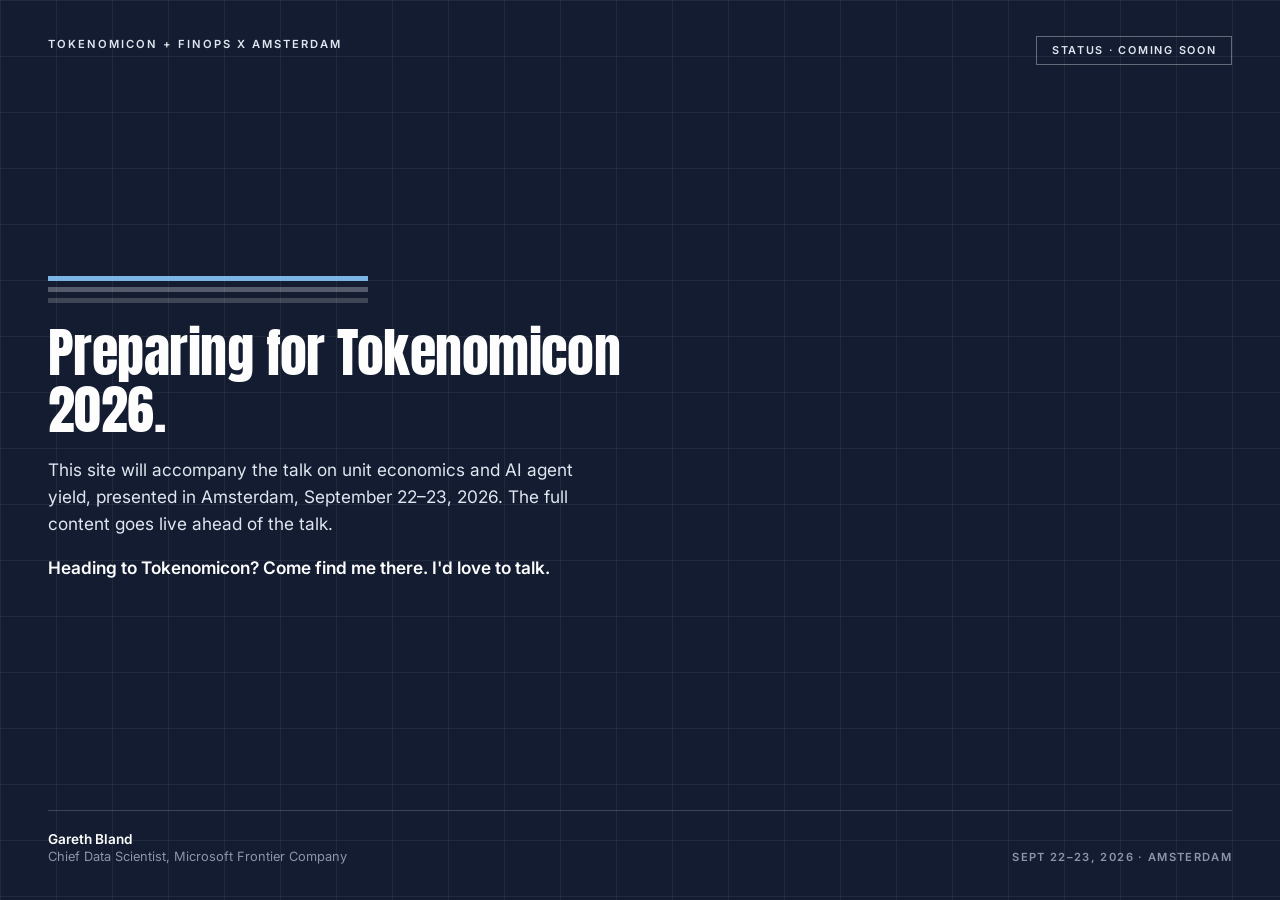
==== index.html @ b01ded9e "Replace design-system demo with production coming-soon placeholder Single-page placeholder for aka.m" ====
<!doctype html>
<html lang="en">
<head>
<meta charset="utf-8">
<meta name="viewport" content="width=device-width, initial-scale=1">
<title>Tokenomicon 2026</title>
<link rel="preconnect" href="https://fonts.googleapis.com">
<link rel="preconnect" href="https://fonts.gstatic.com" crossorigin>
<link href="https://fonts.googleapis.com/css2?family=Anton&family=Inter:wght@400;500;600;700&display=swap" rel="stylesheet">
<style>
  :root {
    --navy: #131c30;
    --navy-deep: #0e1524;
    --grid-line: rgba(255,255,255,0.06);
    --white: #fdfdfd;
    --off-white: #dfe6f0;
    --gray: #8b96a8;
    --accent-blue: #7db4e6;
    --accent-blue-deep: #4a7fb5;
  }
  * { box-sizing: border-box; }
  html, body {
    margin: 0;
    padding: 0;
    height: 100%;
    overflow: hidden;
  }
  body {
    font-family: 'Inter', -apple-system, BlinkMacSystemFont, 'Segoe UI', sans-serif;
    -webkit-font-smoothing: antialiased;
  }
  .eyebrow {
    font-size: 0.7rem;
    font-weight: 600;
    letter-spacing: 0.18em;
    text-transform: uppercase;
    color: var(--off-white);
  }
  h1 {
    font-family: 'Anton', 'Inter', sans-serif;
    font-weight: 400;
    letter-spacing: -0.01em;
    line-height: 1.04;
    margin: 0;
  }

  .hero {
    height: 100vh;
    height: 100svh;
    background: var(--navy);
    background-image:
      linear-gradient(var(--grid-line) 1px, transparent 1px),
      linear-gradient(90deg, var(--grid-line) 1px, transparent 1px);
    background-size: 56px 56px;
    color: var(--white);
    padding: clamp(1rem, 4vh, 2.5rem) clamp(1.2rem, 4vw, 3rem);
    display: flex;
    flex-direction: column;
    justify-content: space-between;
  }

  .hero-top {
    display: flex;
    justify-content: space-between;
    align-items: flex-start;
    gap: 1rem;
    flex-wrap: wrap;
  }
  .hero-top .eyebrow { line-height: 1.5; }
  .status-tag {
    border: 1px solid rgba(255,255,255,0.35);
    padding: 0.4rem 0.9rem;
    font-size: 0.68rem;
    font-weight: 600;
    letter-spacing: 0.16em;
    text-transform: uppercase;
    color: var(--off-white);
    white-space: nowrap;
  }

  .hero-mid {
    max-width: min(640px, 92vw);
  }
  .hero-bars { max-width: 320px; margin-bottom: clamp(0.6rem, 2.4vh, 1.6rem); }
  .hero-bars div { height: 5px; margin-bottom: 6px; }
  .bar-1 { background: var(--accent-blue); width: 100%; }
  .bar-2 { background: rgba(255,255,255,0.28); width: 100%; }
  .bar-3 { background: rgba(255,255,255,0.18); width: 100%; }

  .hero h1 {
    font-size: clamp(1.4rem, min(4.4vw, 6.5vh), 3.4rem);
  }
  .hero .subhead {
    margin-top: clamp(0.7rem, 2.2vh, 1.5rem);
    max-width: 52ch;
    font-size: clamp(0.82rem, min(1.6vw, 2.4vh), 1.08rem);
    line-height: 1.55;
    color: var(--off-white);
    font-weight: 400;
  }
  .hero .invite {
    margin-top: clamp(0.6rem, 1.8vh, 1.4rem);
    max-width: 52ch;
    font-size: clamp(0.82rem, min(1.6vw, 2.4vh), 1.08rem);
    line-height: 1.55;
    color: var(--white);
    font-weight: 600;
  }

  .hero-footer {
    padding-top: clamp(0.7rem, 2.2vh, 1.6rem);
    border-top: 1px solid rgba(255,255,255,0.18);
    display: flex;
    justify-content: space-between;
    align-items: flex-end;
    font-size: 0.85rem;
    color: var(--off-white);
    flex-wrap: wrap;
    gap: 0.8rem;
  }
  .hero-footer .byline-name { font-weight: 600; color: var(--white); }
  .hero-footer .byline-org { color: var(--gray); font-size: 0.8rem; margin-top: 0.15rem; }
  .hero-footer .dates {
    text-align: right;
    font-size: 0.7rem;
    font-weight: 600;
    letter-spacing: 0.12em;
    text-transform: uppercase;
    color: var(--gray);
  }

  @media (max-width: 720px) {
    .hero-footer { flex-direction: column; align-items: flex-start; }
    .hero-footer .dates { text-align: left; }
  }
</style>
</head>
<body>

<header class="hero">
  <div class="hero-top">
    <div class="eyebrow">TOKENOMICON + FINOPS X AMSTERDAM</div>
    <div class="status-tag">STATUS &middot; COMING SOON</div>
  </div>

  <div class="hero-mid">
    <div class="hero-bars">
      <div class="bar-1"></div>
      <div class="bar-2"></div>
      <div class="bar-3"></div>
    </div>

    <h1>Preparing for Tokenomicon 2026.</h1>
    <p class="subhead">
      This site will accompany the talk on unit economics and AI agent yield,
      presented in Amsterdam, September 22&ndash;23, 2026. The full content goes
      live ahead of the talk.
    </p>
    <p class="invite">
      Heading to Tokenomicon? Come find me there. I'd love to talk.
    </p>
  </div>

  <div class="hero-footer">
    <div>
      <div class="byline-name">Gareth Bland</div>
      <div class="byline-org">Chief Data Scientist, Microsoft Frontier Company</div>
    </div>
    <div class="dates">Sept 22&ndash;23, 2026 &middot; Amsterdam</div>
  </div>
</header>

</body>
</html>
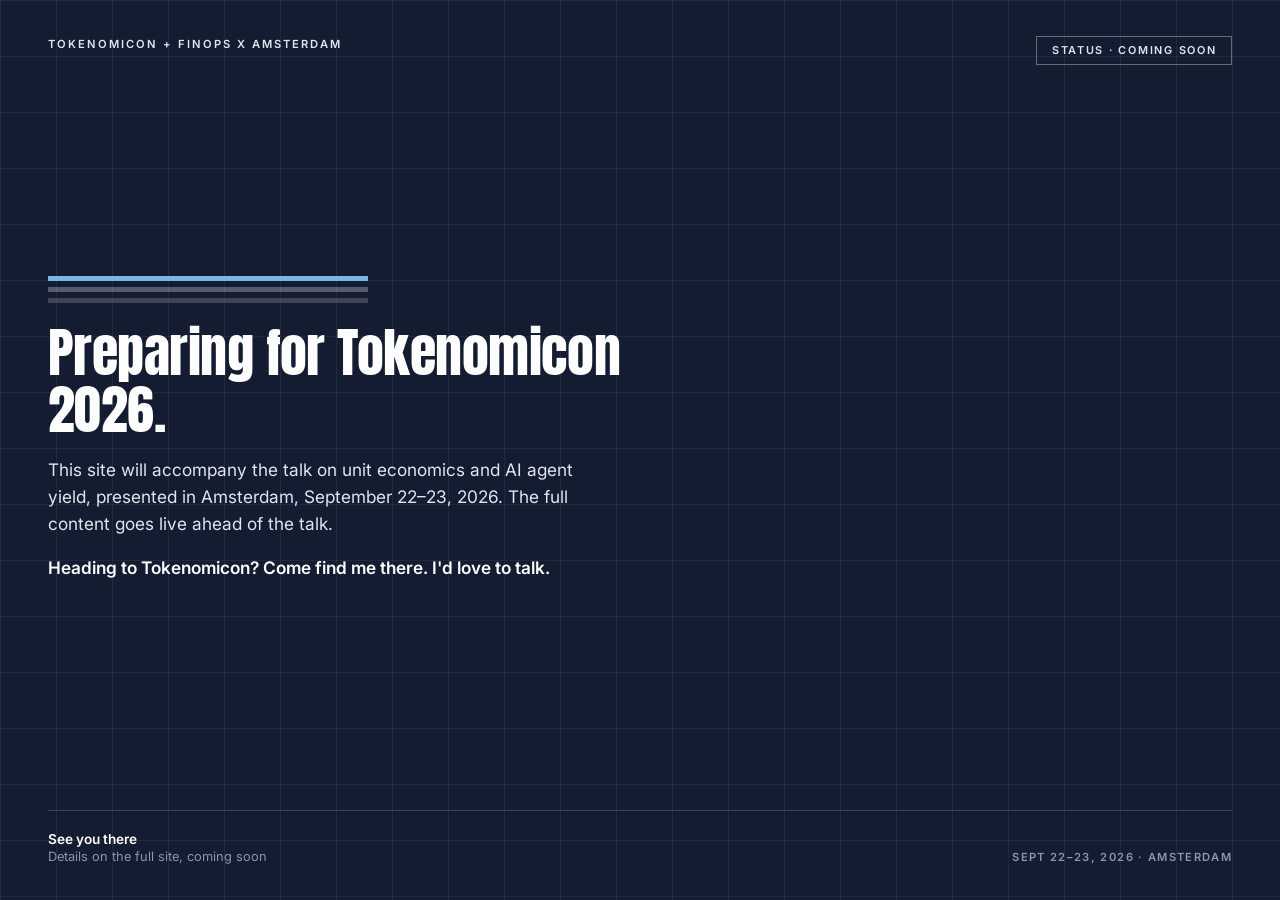
==== commit d21a1a05: "Drop name/org from placeholder byline (denylist check) Removes the literal name/org line that trippe" ====
--- a/index.html
+++ b/index.html
@@ -163,8 +163,8 @@
 
   <div class="hero-footer">
     <div>
-      <div class="byline-name">Gareth Bland</div>
-      <div class="byline-org">Chief Data Scientist, Microsoft Frontier Company</div>
+      <div class="byline-name">See you there</div>
+      <div class="byline-org">Details on the full site, coming soon</div>
     </div>
     <div class="dates">Sept 22&ndash;23, 2026 &middot; Amsterdam</div>
   </div>
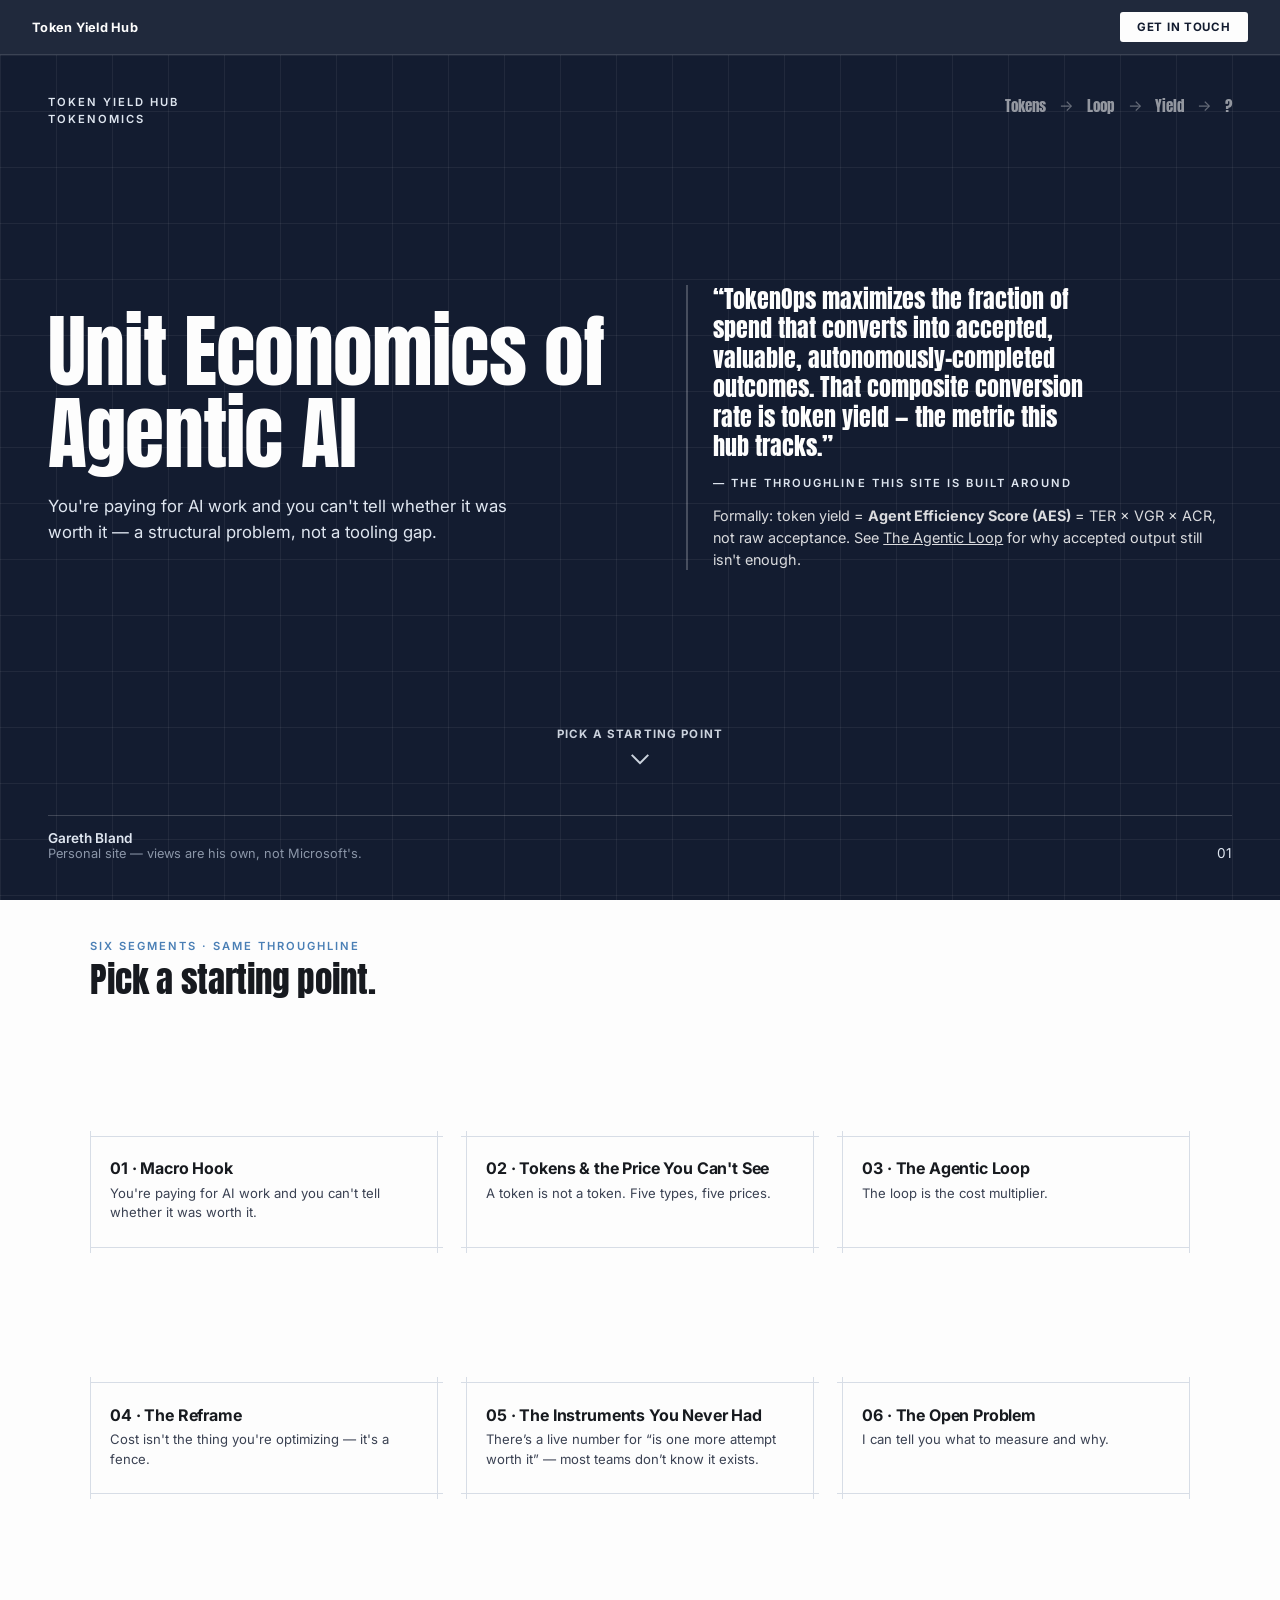
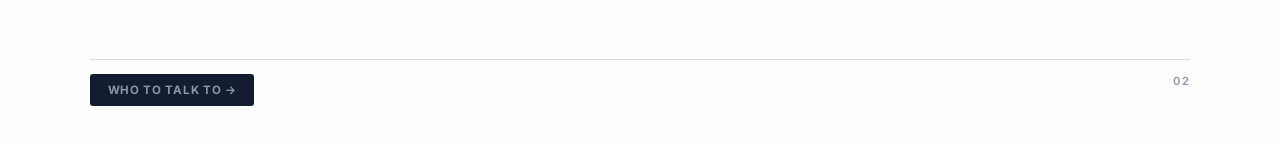
==== commit b0e3183a: "Promote Token Yield Hub: full 8-page site replacing coming-soon placeholder Content reviewed and fin" ====
--- a/index.html
+++ b/index.html
@@ -3,172 +3,217 @@
 <head>
 <meta charset="utf-8">
 <meta name="viewport" content="width=device-width, initial-scale=1">
-<title>Tokenomicon 2026</title>
+<title>Token Yield Hub — Unit Economics of Agentic AI</title>
 <link rel="preconnect" href="https://fonts.googleapis.com">
 <link rel="preconnect" href="https://fonts.gstatic.com" crossorigin>
 <link href="https://fonts.googleapis.com/css2?family=Anton&family=Inter:wght@400;500;600;700&display=swap" rel="stylesheet">
+<link rel="stylesheet" href="assets/slides.css">
 <style>
-  :root {
-    --navy: #131c30;
-    --navy-deep: #0e1524;
-    --grid-line: rgba(255,255,255,0.06);
-    --white: #fdfdfd;
-    --off-white: #dfe6f0;
-    --gray: #8b96a8;
-    --accent-blue: #7db4e6;
-    --accent-blue-deep: #4a7fb5;
-  }
-  * { box-sizing: border-box; }
-  html, body {
-    margin: 0;
-    padding: 0;
-    height: 100%;
-    overflow: hidden;
-  }
-  body {
-    font-family: 'Inter', -apple-system, BlinkMacSystemFont, 'Segoe UI', sans-serif;
-    -webkit-font-smoothing: antialiased;
-  }
-  .eyebrow {
-    font-size: 0.7rem;
-    font-weight: 600;
-    letter-spacing: 0.18em;
-    text-transform: uppercase;
-    color: var(--off-white);
-  }
-  h1 {
-    font-family: 'Anton', 'Inter', sans-serif;
-    font-weight: 400;
-    letter-spacing: -0.01em;
-    line-height: 1.04;
-    margin: 0;
-  }
-
-  .hero {
-    height: 100vh;
-    height: 100svh;
-    background: var(--navy);
-    background-image:
-      linear-gradient(var(--grid-line) 1px, transparent 1px),
-      linear-gradient(90deg, var(--grid-line) 1px, transparent 1px);
-    background-size: 56px 56px;
-    color: var(--white);
-    padding: clamp(1rem, 4vh, 2.5rem) clamp(1.2rem, 4vw, 3rem);
+  /* index.html-only: panels double as links here, so undo default anchor
+     styling and add a light hover cue. Scoped to this page, slides.css
+     itself is untouched. */
+  a.panel { display: block; text-decoration: none; color: inherit; transition: border-color .15s ease, background .15s ease; }
+  a.panel:hover { border-color: var(--accent-blue-deep); background: var(--tint-blue); }
+  /* Six panels is more content than the shared .slide-main's default
+     justify-content:center safely centers on a short/narrow viewport — with
+     center, overflow spills both up (into slide-top) and down evenly.
+     space-evenly keeps that same safety property (no risk of overlapping
+     slide-top: it only ever adds slack, never pushes content past its
+     natural bounds) while — unlike flex-start — actually using the slack on
+     taller viewports instead of dumping all of it below the second row.
+     Scoped to this page only. */
+  .slide--white .slide-main { justify-content: space-evenly; }
+  /* Narrow viewports: two stacked 3-panel grids are tall enough to clip
+     ~6px against the shared .slide's fixed height once .slide-top/.footer
+     chrome is subtracted. Tighten panel spacing slightly, only below
+     480px width, only on this page's panels — closes the clip without
+     touching the shared .panel/.panel-row rules other pages rely on. */
+  @media (max-width: 480px) {
+    .slide--white .panel-row { gap: 0.65rem; }
+    .slide--white .panel { padding: 0.7rem 0.85rem; }
+  }
+  /* Hero: two-column layout splits lead copy (headline+hook) from the
+     pull-quote instead of stacking four text blocks vertically. The old
+     single-column stack needed .slide-main's overflow-y:auto scroll
+     fallback even at realistic desktop window heights (500-800px once
+     browser chrome is subtracted) — a visible scrollbar inside a hero is
+     a real design defect, not just a safety net working as intended.
+     Splitting the content horizontally roughly halves the vertical space
+     either column needs, so the fallback should now essentially never
+     engage in practice while still existing for genuinely extreme cases.
+     Overrides slide-main's shared `display:flex` for this instance only —
+     scoped to this page's hero, the shared single-column component is
+     untouched for contact.html and any future slide that doesn't need it. */
+  .hero-grid {
+    display: grid;
+    grid-template-columns: 1.05fr 1fr;
+    column-gap: clamp(2rem, 5vw, 5rem);
+    align-items: center;
+    /* align-items only positions each column's own content within the
+       row; on tall viewports the row itself was left top-anchored inside
+       slide-main's full flex-1 height, dumping all the slack below the
+       content as one lopsided gap. align-content centers the row itself
+       within that height instead, so leftover space (an intentional,
+       expected side effect of a two-column layout using less total height
+       than the old single-column stack) reads as balanced breathing room
+       on either side, not a mistake. safe center: same reasoning as
+       .slide-main's own fix — falls back to start-alignment rather than
+       an unreachable overflow if content ever exceeds the box. */
+    align-content: safe center;
+  }
+  .hero-quote {
+    border-left: 2px solid rgba(255,255,255,0.22);
+    padding-left: clamp(1.1rem, 2vw, 2rem);
     display: flex;
     flex-direction: column;
-    justify-content: space-between;
-  }
-
-  .hero-top {
-    display: flex;
-    justify-content: space-between;
-    align-items: flex-start;
-    gap: 1rem;
-    flex-wrap: wrap;
-  }
-  .hero-top .eyebrow { line-height: 1.5; }
-  .status-tag {
-    border: 1px solid rgba(255,255,255,0.35);
-    padding: 0.4rem 0.9rem;
-    font-size: 0.68rem;
-    font-weight: 600;
-    letter-spacing: 0.16em;
+    gap: clamp(0.5rem, 1.5vh, 0.9rem);
+  }
+  .hero-formal {
+    font-size: clamp(0.8rem, 0.5vw + 0.7rem, 0.9rem);
+    line-height: 1.5;
+    opacity: 0.85;
+    margin: 0;
+  }
+  .hero-formal a { color: inherit; }
+  @media (max-width: 860px) {
+    .hero-grid { grid-template-columns: 1fr; row-gap: clamp(1rem, 3vh, 1.5rem); }
+    .hero-quote {
+      border-left: none;
+      padding-left: 0;
+      border-top: 1px solid rgba(255,255,255,0.18);
+      padding-top: clamp(1rem, 3vh, 1.5rem);
+    }
+  }
+  /* Home-page contact CTA — the site's core purpose (getting people in
+     touch) needs to be immediately visible here, not just a small text link
+     buried in a footer. Styled as a real button, present in both slides'
+     footers so it's visible without scrolling past the hero. */
+  .hero-cta {
+    display: inline-block;
+    font-size: 0.72rem;
+    font-weight: 700;
+    letter-spacing: 0.06em;
     text-transform: uppercase;
-    color: var(--off-white);
+    text-decoration: none;
+    padding: 0.55rem 1.1rem;
+    border-radius: 3px;
     white-space: nowrap;
-  }
-
-  .hero-mid {
-    max-width: min(640px, 92vw);
-  }
-  .hero-bars { max-width: 320px; margin-bottom: clamp(0.6rem, 2.4vh, 1.6rem); }
-  .hero-bars div { height: 5px; margin-bottom: 6px; }
-  .bar-1 { background: var(--accent-blue); width: 100%; }
-  .bar-2 { background: rgba(255,255,255,0.28); width: 100%; }
-  .bar-3 { background: rgba(255,255,255,0.18); width: 100%; }
-
-  .hero h1 {
-    font-size: clamp(1.4rem, min(4.4vw, 6.5vh), 3.4rem);
-  }
-  .hero .subhead {
-    margin-top: clamp(0.7rem, 2.2vh, 1.5rem);
-    max-width: 52ch;
-    font-size: clamp(0.82rem, min(1.6vw, 2.4vh), 1.08rem);
-    line-height: 1.55;
-    color: var(--off-white);
-    font-weight: 400;
-  }
-  .hero .invite {
-    margin-top: clamp(0.6rem, 1.8vh, 1.4rem);
-    max-width: 52ch;
-    font-size: clamp(0.82rem, min(1.6vw, 2.4vh), 1.08rem);
-    line-height: 1.55;
+    transition: opacity .15s ease;
+  }
+  .hero-cta:hover { opacity: 0.82; }
+  .slide--navy .hero-cta {
+    background: var(--white);
+    color: var(--navy);
+  }
+  .hero-cta--dark {
+    background: var(--navy);
     color: var(--white);
-    font-weight: 600;
-  }
-
-  .hero-footer {
-    padding-top: clamp(0.7rem, 2.2vh, 1.6rem);
-    border-top: 1px solid rgba(255,255,255,0.18);
-    display: flex;
-    justify-content: space-between;
-    align-items: flex-end;
-    font-size: 0.85rem;
-    color: var(--off-white);
-    flex-wrap: wrap;
-    gap: 0.8rem;
-  }
-  .hero-footer .byline-name { font-weight: 600; color: var(--white); }
-  .hero-footer .byline-org { color: var(--gray); font-size: 0.8rem; margin-top: 0.15rem; }
-  .hero-footer .dates {
-    text-align: right;
-    font-size: 0.7rem;
-    font-weight: 600;
-    letter-spacing: 0.12em;
-    text-transform: uppercase;
-    color: var(--gray);
-  }
-
-  @media (max-width: 720px) {
-    .hero-footer { flex-direction: column; align-items: flex-start; }
-    .hero-footer .dates { text-align: left; }
   }
 </style>
 </head>
 <body>
 
-<header class="hero">
-  <div class="hero-top">
-    <div class="eyebrow">TOKENOMICON + FINOPS X AMSTERDAM</div>
-    <div class="status-tag">STATUS &middot; COMING SOON</div>
-  </div>
-
-  <div class="hero-mid">
-    <div class="hero-bars">
-      <div class="bar-1"></div>
-      <div class="bar-2"></div>
-      <div class="bar-3"></div>
-    </div>
-
-    <h1>Preparing for Tokenomicon 2026.</h1>
-    <p class="subhead">
-      This site will accompany the talk on unit economics and AI agent yield,
-      presented in Amsterdam, September 22&ndash;23, 2026. The full content goes
-      live ahead of the talk.
-    </p>
-    <p class="invite">
-      Heading to Tokenomicon? Come find me there. I'd love to talk.
-    </p>
-  </div>
-
-  <div class="hero-footer">
+<nav class="site-nav">
+  <a class="site-nav-home" href="index.html">Token Yield Hub</a>
+  <a class="site-nav-cta" href="contact.html">Get in Touch</a>
+</nav>
+
+<header class="slide slide--navy">
+  <div class="slide-top">
+    <div class="eyebrow">TOKEN YIELD HUB<br>TOKENOMICS</div>
+    <div class="roadmap">
+      <span class="roadmap-step">Tokens</span>
+      <span class="roadmap-arrow">&rarr;</span>
+      <span class="roadmap-step">Loop</span>
+      <span class="roadmap-arrow">&rarr;</span>
+      <span class="roadmap-step">Yield</span>
+      <span class="roadmap-arrow">&rarr;</span>
+      <span class="roadmap-step">?</span>
+    </div>
+  </div>
+
+  <div class="slide-main hero-grid">
+    <div class="hero-lead">
+      <h1>Unit Economics of Agentic AI</h1>
+      <p class="subhead">You're paying for AI work and you can't tell whether it was worth it — a structural problem, not a tooling gap.</p>
+    </div>
+    <div class="hero-quote">
+      <blockquote class="claim">
+        &ldquo;TokenOps maximizes the fraction of spend that converts into accepted, valuable, autonomously-completed outcomes. That composite conversion rate is token yield &mdash; the metric this hub tracks.&rdquo;
+      </blockquote>
+      <div class="eyebrow">— THE THROUGHLINE THIS SITE IS BUILT AROUND</div>
+      <p class="hero-formal">Formally: token yield = <strong>Agent Efficiency Score (AES)</strong> = TER &times; VGR &times; ACR, not raw acceptance. See <a href="page-3-agentic-loop.html">The Agentic Loop</a> for why accepted output still isn't enough.</p>
+    </div>
+  </div>
+
+  <div class="scroll-cue" aria-hidden="true">
+    <span>Pick a starting point</span>
+    <svg viewBox="0 0 16 16" fill="none" stroke="currentColor" stroke-width="1.5"><path d="M2 5l6 6 6-6"/></svg>
+  </div>
+
+  <div class="slide-footer">
     <div>
-      <div class="byline-name">See you there</div>
-      <div class="byline-org">Details on the full site, coming soon</div>
-    </div>
-    <div class="dates">Sept 22&ndash;23, 2026 &middot; Amsterdam</div>
+      <div class="byline-name">Gareth Bland</div>
+      <div class="byline-org">Personal site — views are his own, not Microsoft's.</div>
+    </div>
+    <div>01</div>
   </div>
 </header>
+
+<div class="slide slide--white">
+  <div class="slide-top">
+    <div class="eyebrow">SIX SEGMENTS · SAME THROUGHLINE</div>
+    <h2>Pick a starting point.</h2>
+  </div>
+
+  <main class="slide-main">
+    <div class="panel-row panel-row--3">
+      <a class="panel" href="page-1-macro-hook.html">
+        <span class="cross tl"></span><span class="cross tr"></span>
+        <span class="cross bl"></span><span class="cross br"></span>
+        <h3>01 &middot; Macro Hook</h3>
+        <p>You're paying for AI work and you can't tell whether it was worth it.</p>
+      </a>
+      <a class="panel" href="page-2-tokens.html">
+        <span class="cross tl"></span><span class="cross tr"></span>
+        <span class="cross bl"></span><span class="cross br"></span>
+        <h3>02 &middot; Tokens &amp; the Price You Can't See</h3>
+        <p>A token is not a token. Five types, five prices.</p>
+      </a>
+      <a class="panel" href="page-3-agentic-loop.html">
+        <span class="cross tl"></span><span class="cross tr"></span>
+        <span class="cross bl"></span><span class="cross br"></span>
+        <h3>03 &middot; The Agentic Loop</h3>
+        <p>The loop is the cost multiplier.</p>
+      </a>
+    </div>
+    <div class="panel-row panel-row--3">
+      <a class="panel" href="page-4-reframe.html">
+        <span class="cross tl"></span><span class="cross tr"></span>
+        <span class="cross bl"></span><span class="cross br"></span>
+        <h3>04 &middot; The Reframe</h3>
+        <p>Cost isn't the thing you're optimizing — it's a fence.</p>
+      </a>
+      <a class="panel" href="page-5-instruments.html">
+        <span class="cross tl"></span><span class="cross tr"></span>
+        <span class="cross bl"></span><span class="cross br"></span>
+        <h3>05 &middot; The Instruments You Never Had</h3>
+        <p>There&rsquo;s a live number for &ldquo;is one more attempt worth it&rdquo; &mdash; most teams don&rsquo;t know it exists.</p>
+      </a>
+      <a class="panel" href="page-6-open-problem.html">
+        <span class="cross tl"></span><span class="cross tr"></span>
+        <span class="cross bl"></span><span class="cross br"></span>
+        <h3>06 &middot; The Open Problem</h3>
+        <p>I can tell you what to measure and why.</p>
+      </a>
+    </div>
+  </main>
+
+  <footer class="slide-footer">
+    <a class="hero-cta hero-cta--dark" href="contact.html">Who to talk to &rarr;</a>
+    <div>02</div>
+  </footer>
+</div>
 
 </body>
 </html>
--- a/assets/slides.css
+++ b/assets/slides.css
@@ -0,0 +1,611 @@
+:root {
+  --navy: #131c30;
+  --navy-deep: #0e1524;
+  --grid-line: rgba(255,255,255,0.06);
+  --white: #fdfdfd;
+  --off-white: #dfe6f0;
+  --gray: #8b96a8;
+  --ink: #171a1f;
+  --accent-blue: #7db4e6;
+  --accent-blue-deep: #4a7fb5;
+  --tint-blue: #e8f1fb;
+  --border: #d7dde6;
+  /* .site-nav's rendered height (fixed rem vertical padding, so this is
+     stable across viewport widths — verified 55px at both 390px and
+     1440px). Single source of truth so .slide's letterboxing and the nav
+     never drift apart. */
+  --nav-h: 55px;
+}
+* { box-sizing: border-box; }
+html, body { margin: 0; padding: 0; }
+/* Slideshow paging (opt-in via <html class="slideshow">): the page is a
+   stack of full-viewport slides the viewer pages through, each locked to
+   fill the screen. Used by hub/utility pages (landing, contact) where a
+   quick, glanceable format fits. Reading pages (the six theme pages) do NOT
+   use this — they use the .article-* components below instead, which flow
+   naturally at whatever height the content needs. Don't apply scroll-snap
+   globally; that's what forced every page into "PowerPoint" pacing. */
+html.slideshow { scroll-snap-type: y mandatory; }
+body {
+  font-family: 'Inter', -apple-system, BlinkMacSystemFont, 'Segoe UI', sans-serif;
+  color: var(--ink);
+  background: var(--white);
+  -webkit-font-smoothing: antialiased;
+}
+.eyebrow {
+  font-size: 0.7rem;
+  font-weight: 600;
+  letter-spacing: 0.18em;
+  text-transform: uppercase;
+  color: var(--gray);
+}
+h1, h2, h3, .headline {
+  font-family: 'Anton', 'Inter', sans-serif;
+  font-weight: 400;
+  letter-spacing: -0.01em;
+  line-height: 1.02;
+  margin: 0;
+}
+
+/* ---------- Shared slide component ----------
+   Reusable full-viewport "slide" building block. Every page in this site is
+   built as one or more `.slide` elements plus a color modifier
+   (`.slide--navy` / `.slide--white`), using the `.slide-top` / `.slide-main`
+   / `.slide-footer` three-part skeleton below — copy this structure and swap
+   content, don't hand-build a new full-viewport section per page. `.slide`
+   owns every part of "does this fit the screen": 100dvh (with svh/vh
+   fallbacks for browsers that don't support dvh), box-sizing:border-box, the
+   top-row / flex-1-middle / bottom-row flex skeleton, vh-aware clamp()
+   spacing so content compacts on short viewports instead of overflowing, the
+   short-viewport decorative-compaction hook (`.slide-decorative`, see the
+   media query below), and scroll-snap-align for slideshow paging. That
+   mechanics layer can never drift between slides because there's only one
+   copy of it. Modifiers stay scoped to what legitimately varies per slide:
+   background/text/border color, and — for `.slide--white` only — the
+   deliberate content-width cap that a full-bleed navy slide intentionally
+   goes without. Minor content-arrangement differences (e.g. a stacked intro
+   row vs. a horizontal label/tag row) are also scoped to the modifier;
+   they're layout choices about that slide's own content, not fit-to-viewport
+   mechanics, so they don't threaten the shared guarantee. */
+.slide {
+  box-sizing: border-box;
+  min-height: calc(100vh - var(--nav-h));
+  min-height: calc(100svh - var(--nav-h));
+  min-height: calc(100dvh - var(--nav-h));
+  position: relative;
+  padding: clamp(1.4rem, 2vw + 1.5vh, 2.5rem) clamp(1.4rem, 4vw, 3rem);
+  display: flex;
+  flex-direction: column;
+  justify-content: space-between;
+  gap: clamp(0.75rem, 2vh, 2rem);
+  scroll-snap-align: start;
+  /* Inert during continuous scroll (no snap container is active — see
+     html.slideshow below), kept as cheap insurance for anchor links and
+     any future snap: reserves the sticky nav's height so a slide's start
+     edge doesn't land underneath it. */
+  scroll-margin-top: var(--nav-h);
+}
+/* Corrected 2026-09-14 (real user report: scroll-inside-scroll on
+   contact.html's hero, and no visible cue that there's more content below
+   any given slide). Previously `height:100vh` + `overflow:hidden`, with
+   .slide-main's own overflow-y:auto as the fallback for content that didn't
+   fit the fixed box (see that rule's comment for the original overlap bug
+   this was fixing). That fixed-box approach is what CAUSED both new
+   problems: locking the slide to exactly one viewport height is what makes
+   an inner scrollbar necessary in the first place, and it hides the next
+   slide completely off-screen with no partial peek to suggest scrolling.
+   min-height instead of height removes the fit constraint at its source —
+   a slide simply grows to fit its content, the page scrolls normally past
+   it like every other page on this site (matching the article pages'
+   .article-hero, which never had this problem), and the next slide
+   naturally peeks into view on any viewport taller than the content. This
+   supersedes the .slide-main overflow-y:auto fallback below, which is now
+   dead weight kept only as a safety net (see that rule). */
+.slide--navy {
+  background: var(--navy);
+  background-image:
+    linear-gradient(var(--grid-line) 1px, transparent 1px),
+    linear-gradient(90deg, var(--grid-line) 1px, transparent 1px);
+  background-size: 56px 56px;
+  color: var(--white);
+}
+.slide--white { background: var(--white); color: var(--ink); }
+/* .slide--white keeps its content column capped and centered, contrasting
+   deliberately with a full-bleed navy slide — a content-width choice, not a
+   fit mechanic, so it lives here rather than in the shared base. */
+.slide--white > .slide-top,
+.slide--white > .slide-main,
+.slide--white > .slide-footer {
+  width: 100%;
+  max-width: 1100px;
+  margin-inline: auto;
+}
+
+.slide-top {
+  flex: 0 0 auto;
+  display: flex;
+  justify-content: space-between;
+  align-items: flex-start;
+  gap: 1rem;
+  flex-wrap: wrap;
+}
+/* A white slide's top row is commonly a stacked eyebrow+heading intro rather
+   than a horizontal label/tag pair — content arrangement, scoped to the
+   modifier. Individual pages may override further as their content needs. */
+.slide--white .slide-top {
+  flex-direction: column;
+  align-items: flex-start;
+  gap: clamp(0.5rem, 1vh, 0.9rem);
+}
+.slide--navy .eyebrow { color: var(--off-white); line-height: 1.5; }
+.slide--white .eyebrow { color: var(--accent-blue-deep); }
+.status-tag {
+  border: 1px solid rgba(255,255,255,0.35);
+  padding: 0.4rem 0.9rem;
+  font-size: 0.68rem;
+  font-weight: 600;
+  letter-spacing: 0.16em;
+  text-transform: uppercase;
+  color: var(--off-white);
+  white-space: nowrap;
+}
+/* Middle zone: the slide's actual content. flex:1 lets it absorb/give up the
+   slack between the top row and the footer, and centers its own content
+   vertically so short viewports compact toward the middle instead of
+   colliding with the footer. min-height:0 is required so this flex child can
+   shrink below its content size rather than forcing the slide to overflow.
+   overflow-y:auto is load-bearing, not decorative: min-height:0 only lets
+   slide-main's own BOX shrink below its content's natural height — it does
+   NOT stop that content from rendering past the shrunk box into the
+   slide-top/slide-footer siblings above and below (flex siblings don't clip
+   each other by default). Without an overflow rule here, centered content
+   taller than the available space overflows symmetrically in both
+   directions and visually collides with neighboring text. `hidden` fixes
+   the collision but silently deletes whichever content sits above/below the
+   visible band (tried first, rejected: it clipped off the first line of the
+   hero h1 entirely with no indication anything was missing) — `auto` keeps
+   every collision-fix guarantee while never discarding content: worst case
+   is a scrollbar inside this one slide's content zone, not lost text.
+   Found 2026-08-30: real user report of "overlapping text" on the hero,
+   reproduced only once viewport HEIGHT (not width) was swept below ~640px —
+   every earlier audit pass tested width breakpoints thoroughly but reused
+   only a handful of heights (667/768/800/900/1080), missing the 500-800px
+   band a real browser window sits in once toolbars/bookmarks bars are
+   accounted for. Test any future change to this rule across a height sweep,
+   not just widths.
+   Superseded 2026-09-14: .slide is now min-height, not height, so this box
+   can simply grow when content needs more room instead of being forced to
+   choose between clipping and scrolling within a fixed ceiling. That was
+   the actual cause of both the original overlap bug and a newer,
+   independently reported "scroll inside scroll" complaint (an inner
+   scrollbar appearing inside a slide while the page itself also scrolls).
+   overflow-y:auto is left here as an inert safety net for a pathological
+   case (a single line of content wider/taller than the viewport itself,
+   where even growing the box can't help) — it should not engage in normal
+   use. If it ever visibly engages again, that means content genuinely
+   doesn't fit even an unconstrained box, which is a content problem to fix
+   on that page, not a reason to reintroduce the fixed-height/overflow:hidden
+   pattern this replaced. */
+.slide-main {
+  flex: 1 1 auto;
+  min-height: 0;
+  overflow-y: auto;
+  overflow-x: hidden;
+  display: flex;
+  flex-direction: column;
+  justify-content: safe center;
+}
+/* `safe center` (not plain `center`): when centered flex content overflows
+   its container, plain `center` combined with overflow:auto creates
+   unreachable negative-offset scroll region — the browser only lets you
+   scroll toward the far/end side, so whatever sits "before" the centered
+   midpoint (here: the first line of the h1) is invisible AND unscrollable.
+   `safe center` is the standard CSS fix: center while it fits, fall back to
+   start-alignment (fully scrollable, nothing hidden) once it doesn't. Found
+   2026-08-30 by screenshotting the actual overflow case, not just measuring
+   bounding rects — a geometry-only overlap check can't see clipping/scroll
+   behavior, only a real render can. */
+
+/* Soften how often the scrollbar above actually engages in the realistic
+   500-800px window-height band by tightening the hero's own vertical rhythm
+   and type scale before scrolling is needed at all. */
+@media (max-height: 760px) {
+  .slide--navy h1 {
+    font-size: clamp(1.5rem, 3vw + 3vh, 5rem);
+    margin-top: clamp(0.3rem, 1vh, 0.7rem);
+  }
+  .slide--navy .subhead { margin-top: clamp(0.35rem, 1vh, 0.9rem); }
+  .slide--navy blockquote.claim { font-size: clamp(0.95rem, 0.8vw + 1vh, 1.6rem); }
+  .slide-main { gap: clamp(0.35rem, 0.9vh, 1rem); }
+}
+.slide--white .slide-main { gap: clamp(0.8rem, 1.6vh, 1.8rem); }
+
+.slide-footer {
+  flex: 0 0 auto;
+  margin-top: clamp(0.75rem, 3vh, 3rem);
+  padding-top: clamp(0.7rem, 1.6vh, 1.6rem);
+  border-top: 1px solid;
+  display: flex;
+  justify-content: space-between;
+}
+.slide--navy .slide-footer {
+  border-top-color: rgba(255,255,255,0.18);
+  align-items: flex-end;
+  font-size: 0.85rem;
+  color: var(--off-white);
+}
+.slide--white .slide-footer {
+  border-top-color: var(--border);
+  font-size: 0.7rem;
+  font-weight: 600;
+  letter-spacing: 0.12em;
+  text-transform: uppercase;
+  color: var(--gray);
+}
+.slide-footer a { color: inherit; text-decoration: none; }
+.slide-footer a:hover { text-decoration: underline; }
+.byline-name { font-weight: 600; }
+.byline-org { color: var(--gray); font-size: 0.8rem; }
+
+/* Scroll-down cue: added 2026-09-14 per real user feedback, strengthened
+   same day (first version read as decorative, not a hint — too faint, too
+   small, and "Scroll" doesn't say what's worth scrolling for). A slide
+   that fills the viewport gave no visible signal that more content sits
+   below it, unlike the article pages' normal flowing layout where the
+   next section naturally peeks into view. Used only on a page's first
+   slide (the hero); every other slide is followed by nothing worth cueing
+   toward. Purely decorative — aria-hidden, no interactive role — the real
+   navigation is normal scrolling. */
+.scroll-cue {
+  flex: 0 0 auto;
+  align-self: center;
+  display: flex;
+  flex-direction: column;
+  align-items: center;
+  gap: 0.4rem;
+  font-size: 0.72rem;
+  font-weight: 700;
+  letter-spacing: 0.1em;
+  text-transform: uppercase;
+  opacity: 0.9;
+  animation: scroll-cue-bounce 1.8s ease-in-out infinite;
+}
+.slide--navy .scroll-cue { color: var(--off-white); }
+.scroll-cue svg { width: 22px; height: 22px; display: block; }
+@keyframes scroll-cue-bounce {
+  0%, 100% { transform: translateY(0); }
+  50% { transform: translateY(8px); }
+}
+@media (max-height: 480px) {
+  .scroll-cue { display: none; }
+}
+
+/* Short-viewport compaction: below this height, drop purely decorative
+   elements (any slide's `.slide-decorative` content) so headline/footer
+   content never has to fight them for room. Generic hook on the shared
+   component so any slide's own decorative flourish can opt in. */
+@media (max-height: 480px) {
+  .slide-decorative { display: none; }
+}
+
+/* ---------- Roadmap nav device: Tokens -> Loop -> Yield -> ? ----------
+   Persistent device carried across pages per the site plan (§1). Use on the
+   landing page and optionally as a compact footer strip on theme pages. */
+.roadmap {
+  display: flex;
+  align-items: center;
+  gap: clamp(0.4rem, 1vw, 0.8rem);
+  flex-wrap: wrap;
+  font-family: 'Anton', 'Inter', sans-serif;
+  font-size: clamp(0.9rem, 1.2vw, 1.3rem);
+}
+.roadmap .roadmap-step { opacity: 0.55; }
+.roadmap .roadmap-step.is-current { opacity: 1; color: var(--accent-blue); }
+.roadmap .roadmap-arrow { opacity: 0.35; font-family: 'Inter', sans-serif; }
+
+/* ---------- Shared content components: panels, callout ---------- */
+.panel-row {
+  display: grid;
+  grid-template-columns: 1fr 1fr;
+  gap: clamp(1rem, 1.5vw + 1vh, 2.5rem);
+}
+.panel-row.panel-row--3 { grid-template-columns: repeat(3, 1fr); }
+.panel {
+  position: relative;
+  border: 1px solid var(--border);
+  padding: clamp(1rem, 1vw + 1.2vh, 1.8rem) clamp(1rem, 1.5vw, 1.6rem);
+}
+.cross {
+  position: absolute;
+  width: 11px;
+  height: 11px;
+  color: var(--border);
+}
+.cross::before, .cross::after {
+  content: '';
+  position: absolute;
+  background: var(--border);
+}
+.cross::before { width: 11px; height: 1px; top: 5px; left: 0; }
+.cross::after { width: 1px; height: 11px; left: 5px; top: 0; }
+.cross.tl { top: -6px; left: -6px; }
+.cross.tr { top: -6px; right: -6px; }
+.cross.bl { bottom: -6px; left: -6px; }
+.cross.br { bottom: -6px; right: -6px; }
+
+.panel .eyebrow { margin-bottom: clamp(0.3rem, 0.8vh, 0.6rem); }
+.panel .num { font-family: 'Anton', sans-serif; font-size: clamp(1.2rem, 0.8vw + 0.8vh, 1.6rem); color: var(--accent-blue-deep); margin-bottom: clamp(0.3rem, 0.8vh, 0.6rem); }
+.panel h3 { font-family: 'Inter', sans-serif; font-weight: 700; font-size: clamp(1rem, 0.6vw + 0.6vh, 1.2rem); margin-bottom: clamp(0.3rem, 0.8vh, 0.6rem); }
+.panel p { font-size: clamp(0.82rem, 0.2vw + 0.3vh, 0.95rem); line-height: 1.5; color: #3a4152; margin: 0; }
+
+.callout {
+  position: relative;
+  background: var(--tint-blue);
+  border: 1px solid #c7dcf1;
+  padding: clamp(1rem, 1vw + 1.2vh, 1.8rem) clamp(1.2rem, 1.6vw, 2rem);
+}
+.callout .cross::before, .callout .cross::after { background: #b7cde5; }
+.callout .eyebrow { margin-bottom: clamp(0.4rem, 1vh, 0.8rem); }
+.callout p { font-size: clamp(0.9rem, 0.2vw + 0.4vh, 1.02rem); line-height: 1.5; margin: 0; color: #1a2438; }
+
+/* Progressive-disclosure "go deeper" block (site plan §2/§3) — collapsed by
+   default via <details>, no JS required. */
+details.go-deeper {
+  border: 1px solid var(--border);
+  padding: clamp(0.8rem, 1vw + 0.8vh, 1.2rem) clamp(1rem, 1.5vw, 1.5rem);
+}
+details.go-deeper summary {
+  cursor: pointer;
+  font-weight: 600;
+  font-size: 0.85rem;
+  letter-spacing: 0.04em;
+  color: var(--accent-blue-deep);
+}
+details.go-deeper .go-deeper-body {
+  margin-top: 0.8rem;
+  font-size: clamp(0.85rem, 0.2vw + 0.4vh, 0.95rem);
+  line-height: 1.55;
+  color: #3a4152;
+}
+details.go-deeper .go-deeper-body code,
+details.go-deeper .go-deeper-body .formula {
+  font-family: 'SFMono-Regular', Consolas, monospace;
+  font-size: 0.9em;
+}
+
+/* ---------- Slide-specific headline/subhead scaling ---------- */
+.slide--navy h1 {
+  font-size: clamp(2rem, 4vw + 4vh, 5rem);
+  margin-top: clamp(0.5rem, 2vh, 1.2rem);
+  max-width: 16ch;
+}
+.slide--navy .subhead {
+  margin-top: clamp(0.6rem, 2vh, 1.6rem);
+  max-width: 46ch;
+  font-size: clamp(0.9rem, 0.6vw + 0.8rem, 1.05rem);
+  line-height: 1.55;
+  color: var(--off-white);
+  font-weight: 400;
+}
+.slide--white h2 { font-size: clamp(1.4rem, 1.6vw + 1.6vh, 2.6rem); max-width: 22ch; }
+blockquote.claim {
+  margin: 0;
+  font-family: 'Anton', 'Inter', sans-serif;
+  font-weight: 400;
+  font-size: clamp(1.1rem, 1vw + 1.2vh, 1.6rem);
+  line-height: 1.25;
+  max-width: 32ch;
+}
+.slide--navy blockquote.claim { color: var(--white); }
+.slide--white blockquote.claim { color: var(--ink); }
+
+@media (max-width: 720px) {
+  /* .slide padding/sizing is handled by its own clamp() rules above, which
+     already account for narrow widths; only multi-column grids need an
+     explicit override to stack on narrow viewports. */
+  .panel-row,
+  .panel-row.panel-row--3 { grid-template-columns: 1fr; }
+}
+
+/* ==========================================================================
+   Reading-format components (theme pages)
+   ==========================================================================
+   The six theme pages are articles, not slides — natural height, no
+   scroll-snap, no forced one-screen fit. A page is built as one
+   `.article-hero` (short navy intro band, sets the theme and its claim) plus
+   one `.article-body` (white reading area: real paragraphs, an illustration,
+   pull-out panels/callouts/citations where useful, prev/next at the end).
+   The `.panel` / `.callout` / `details.go-deeper` / `blockquote.claim`
+   components above are still used here as pull-outs *within* the flowing
+   text, not as the whole page. Landing and Contact stay on the `.slide`
+   slideshow mechanic (opt in via `<html class="slideshow">`) — they're
+   navigational hubs, not reading content, and don't need this. */
+
+.article-hero {
+  background: var(--navy);
+  background-image:
+    linear-gradient(var(--grid-line) 1px, transparent 1px),
+    linear-gradient(90deg, var(--grid-line) 1px, transparent 1px);
+  background-size: 56px 56px;
+  color: var(--white);
+  padding: clamp(2rem, 4vw, 4rem) clamp(1.4rem, 4vw, 3rem) clamp(2.5rem, 5vw, 4.5rem);
+}
+.article-hero-top {
+  display: flex;
+  justify-content: space-between;
+  align-items: flex-start;
+  gap: 1rem;
+  flex-wrap: wrap;
+  max-width: 760px;
+  margin: 0 auto clamp(1.5rem, 4vw, 3rem);
+}
+.article-hero-top .eyebrow { color: var(--off-white); }
+.article-hero .inner {
+  max-width: 760px;
+  margin: 0 auto;
+}
+.article-hero h1 {
+  font-size: clamp(2.2rem, 3vw + 1.5rem, 3.6rem);
+  max-width: 18ch;
+}
+.article-hero blockquote.claim {
+  margin-top: clamp(1rem, 2vw, 1.6rem);
+  color: var(--white);
+  font-size: clamp(1.1rem, 1vw + 1rem, 1.5rem);
+  max-width: 34ch;
+}
+.article-hero .subhead {
+  margin-top: clamp(1rem, 2vw, 1.6rem);
+  max-width: 56ch;
+  font-size: clamp(0.95rem, 0.3vw + 0.9rem, 1.1rem);
+  line-height: 1.6;
+  color: var(--off-white);
+}
+
+.article-body {
+  max-width: 720px;
+  margin: 0 auto;
+  padding: clamp(2.5rem, 5vw, 4rem) clamp(1.4rem, 4vw, 1.6rem) clamp(2rem, 4vw, 3rem);
+}
+/* Real reading typography — this is the point of the whole format: prose
+   sized and spaced for sustained reading, not compressed to fit a screen. */
+.article-body p {
+  font-size: 1.05rem;
+  line-height: 1.75;
+  margin: 0 0 1.3rem;
+  color: #2a3142;
+}
+.article-body h2 {
+  font-size: clamp(1.5rem, 1vw + 1.3rem, 1.9rem);
+  margin: clamp(2.2rem, 4vw, 3rem) 0 1rem;
+}
+.article-body h2:first-child { margin-top: 0; }
+.article-body h3 {
+  font-family: 'Inter', sans-serif;
+  font-weight: 700;
+  font-size: 1.05rem;
+  margin: 1.8rem 0 0.7rem;
+}
+.article-body .eyebrow { color: var(--accent-blue-deep); margin-bottom: 0.8rem; }
+.article-body ul, .article-body ol {
+  font-size: 1.02rem;
+  line-height: 1.65;
+  color: #2a3142;
+  padding-left: 1.3rem;
+  margin: 0 0 1.3rem;
+}
+.article-body li { margin-bottom: 0.5rem; }
+.article-body strong { color: var(--ink); }
+
+/* Illustration slot — one simple inline-SVG diagram per theme, restrained
+   line-art style (thin strokes, the shared accent-blue/navy palette, no
+   bitmap images), with a small-caps caption. Sits inside .article-body,
+   breaking up the prose rather than decorating a title slide. */
+.illustration {
+  margin: clamp(2rem, 4vw, 2.8rem) 0;
+  text-align: center;
+}
+.illustration svg { width: 100%; height: auto; max-width: 560px; }
+.illustration figcaption {
+  margin-top: 0.7rem;
+  font-size: 0.7rem;
+  font-weight: 600;
+  letter-spacing: 0.1em;
+  text-transform: uppercase;
+  color: var(--gray);
+}
+
+/* Citations — real, verified public sources (not category placeholders).
+   A simple numbered list; each entry names the source and links out. */
+.citation-list {
+  list-style: none;
+  margin: 0;
+  padding: 0;
+  font-size: 0.88rem;
+  line-height: 1.6;
+  color: #3a4152;
+}
+.citation-list li {
+  padding: 0.6rem 0;
+  border-top: 1px solid var(--border);
+  display: flex;
+  gap: 0.6rem;
+}
+.citation-list li:first-child { border-top: none; }
+.citation-list .cite-num { color: var(--accent-blue-deep); font-weight: 700; flex: 0 0 auto; }
+.citation-list a { color: var(--ink); }
+.citation-list a:hover { color: var(--accent-blue-deep); }
+
+/* Persistent site nav — now on every page, including index.html/contact.html.
+   Originally article-pages-only: this comment used to argue that adding it
+   to the .slide-based hub pages would eat into a `height:100vh` budget
+   already tuned to avoid the overlap bug fixed 2026-08-30. That reasoning
+   is stale as of 2026-09-14 — .slide moved from `height:100vh` to
+   `min-height: calc(100vh - var(--nav-h))` specifically so the nav's space
+   is reserved rather than competing for the same budget, which resolved a
+   second real user report (nav truncating hero content, and overlapping
+   the second slide's top content during scroll) the same day. Original
+   rationale for the nav itself, still valid: with no nav but the
+   bottom-of-page prev/next strip, pages 2-6 had no way back to Home and
+   only page 6 linked to Contact — a reader landing mid-article via a shared
+   link or search had no way out except the browser back button. `position:
+   sticky` (not `fixed`) needs no body padding-top compensation and can't
+   overlay content on first paint. */
+.site-nav {
+  position: sticky;
+  top: 0;
+  z-index: 20;
+  display: flex;
+  justify-content: space-between;
+  align-items: center;
+  gap: 1rem;
+  padding: 0.75rem clamp(1.2rem, 4vw, 2rem);
+  background: rgba(19, 28, 48, 0.94);
+  backdrop-filter: blur(6px);
+  -webkit-backdrop-filter: blur(6px);
+  border-bottom: 1px solid rgba(255,255,255,0.12);
+  font-family: 'Inter', sans-serif;
+}
+.site-nav-home {
+  color: var(--white);
+  text-decoration: none;
+  font-weight: 700;
+  font-size: 0.8rem;
+  letter-spacing: 0.02em;
+}
+.site-nav-home:hover { color: var(--accent-blue); }
+.site-nav-cta {
+  color: var(--navy);
+  background: var(--white);
+  text-decoration: none;
+  font-weight: 700;
+  font-size: 0.72rem;
+  letter-spacing: 0.06em;
+  text-transform: uppercase;
+  padding: 0.5rem 1.1rem;
+  border-radius: 3px;
+  white-space: nowrap;
+  transition: opacity .15s ease;
+}
+.site-nav-cta:hover { opacity: 0.82; }
+
+.article-nav {
+  max-width: 720px;
+  margin: 2rem auto 0;
+  padding: 1.4rem 1.4rem 2.5rem;
+  border-top: 1px solid var(--border);
+  display: flex;
+  justify-content: space-between;
+  font-size: 0.75rem;
+  font-weight: 600;
+  letter-spacing: 0.1em;
+  text-transform: uppercase;
+  color: var(--gray);
+}
+.article-nav a { color: inherit; text-decoration: none; }
+.article-nav a:hover { text-decoration: underline; }
+
+@media (max-width: 720px) {
+  .article-hero { padding: 1.6rem 1.4rem 2rem; }
+  .article-body { padding: 2rem 1.2rem 1.6rem; }
+}
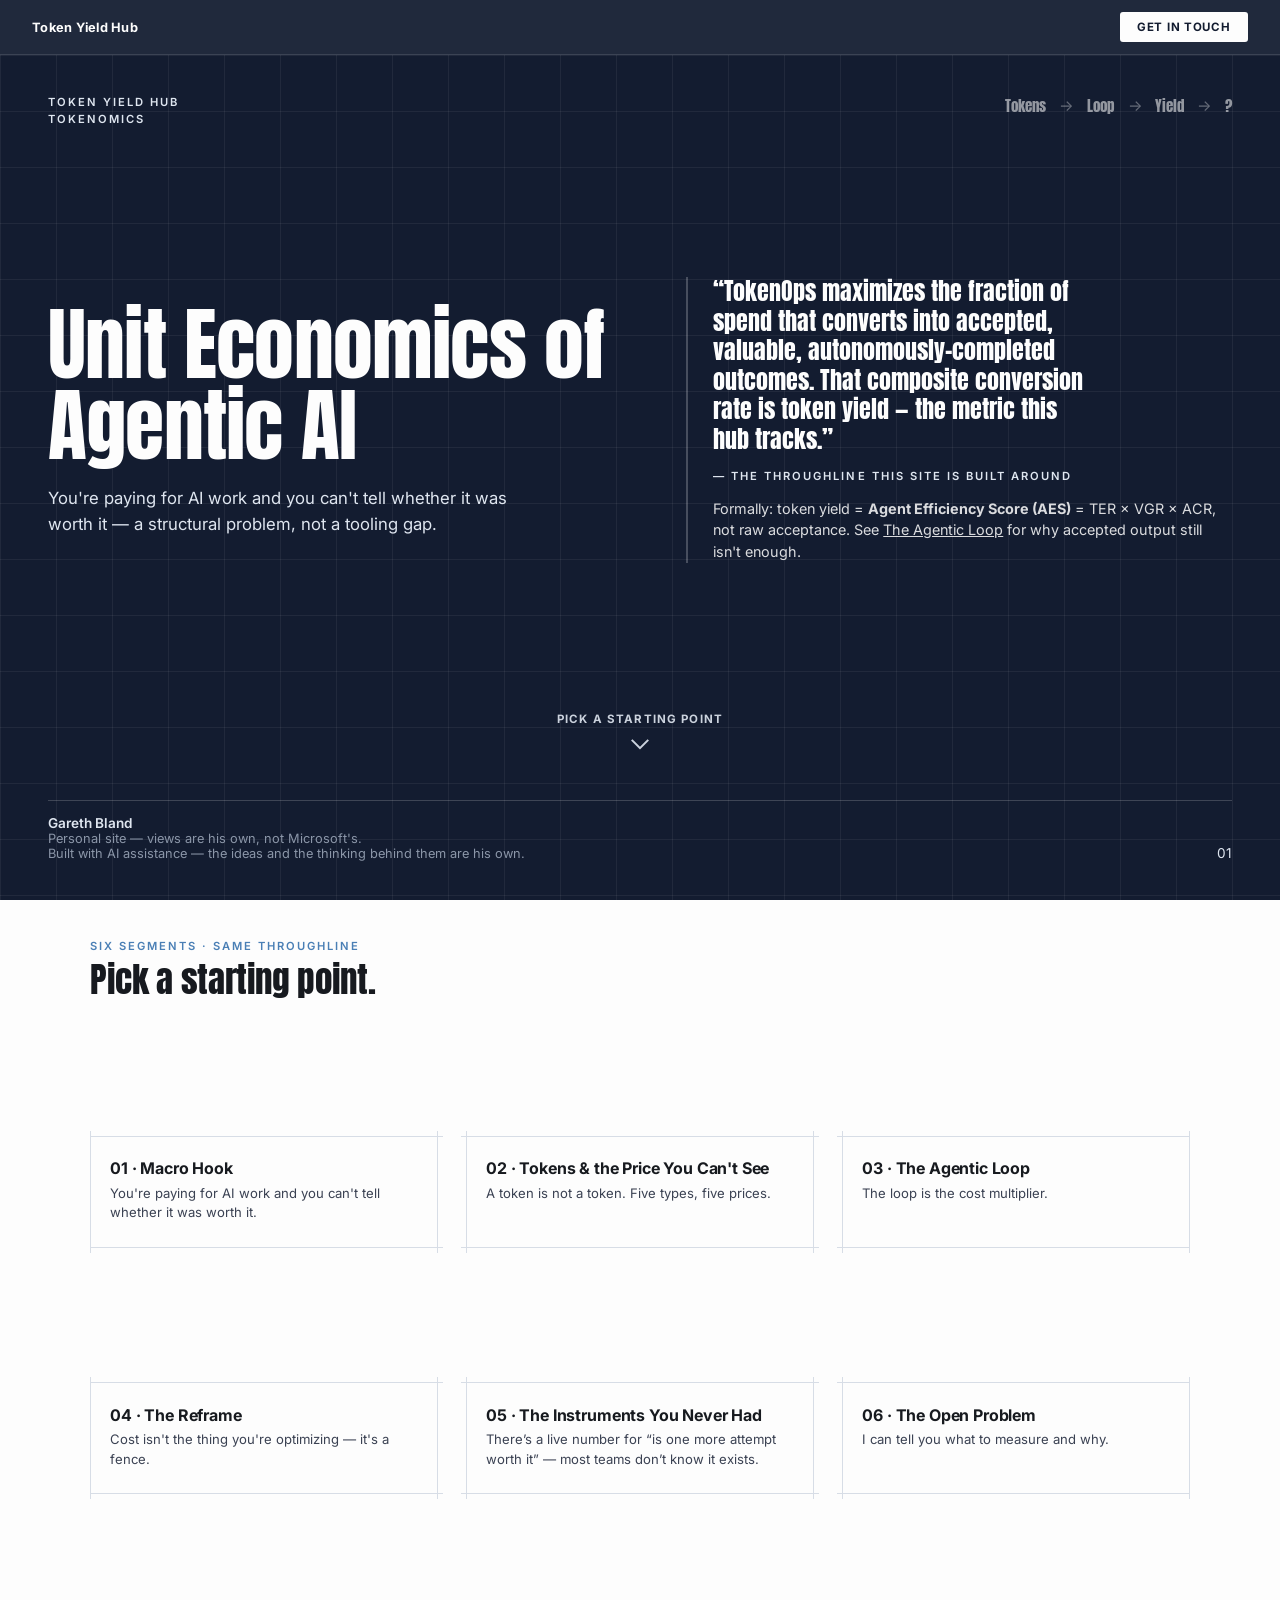
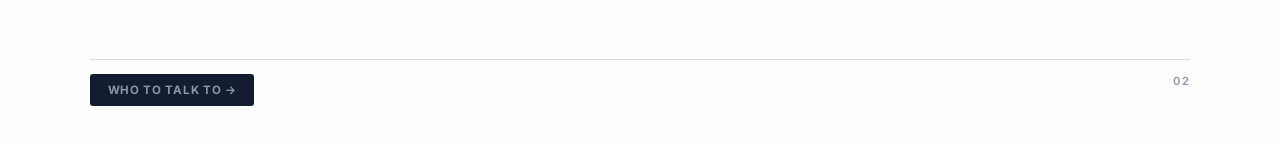
==== commit c173ea64: "Add AI-assistance disclaimer to site footer Small, discoverable note next to the existing personal-v" ====
--- a/index.html
+++ b/index.html
@@ -155,6 +155,7 @@
     <div>
       <div class="byline-name">Gareth Bland</div>
       <div class="byline-org">Personal site — views are his own, not Microsoft's.</div>
+      <div class="byline-org">Built with AI assistance — the ideas and the thinking behind them are his own.</div>
     </div>
     <div>01</div>
   </div>
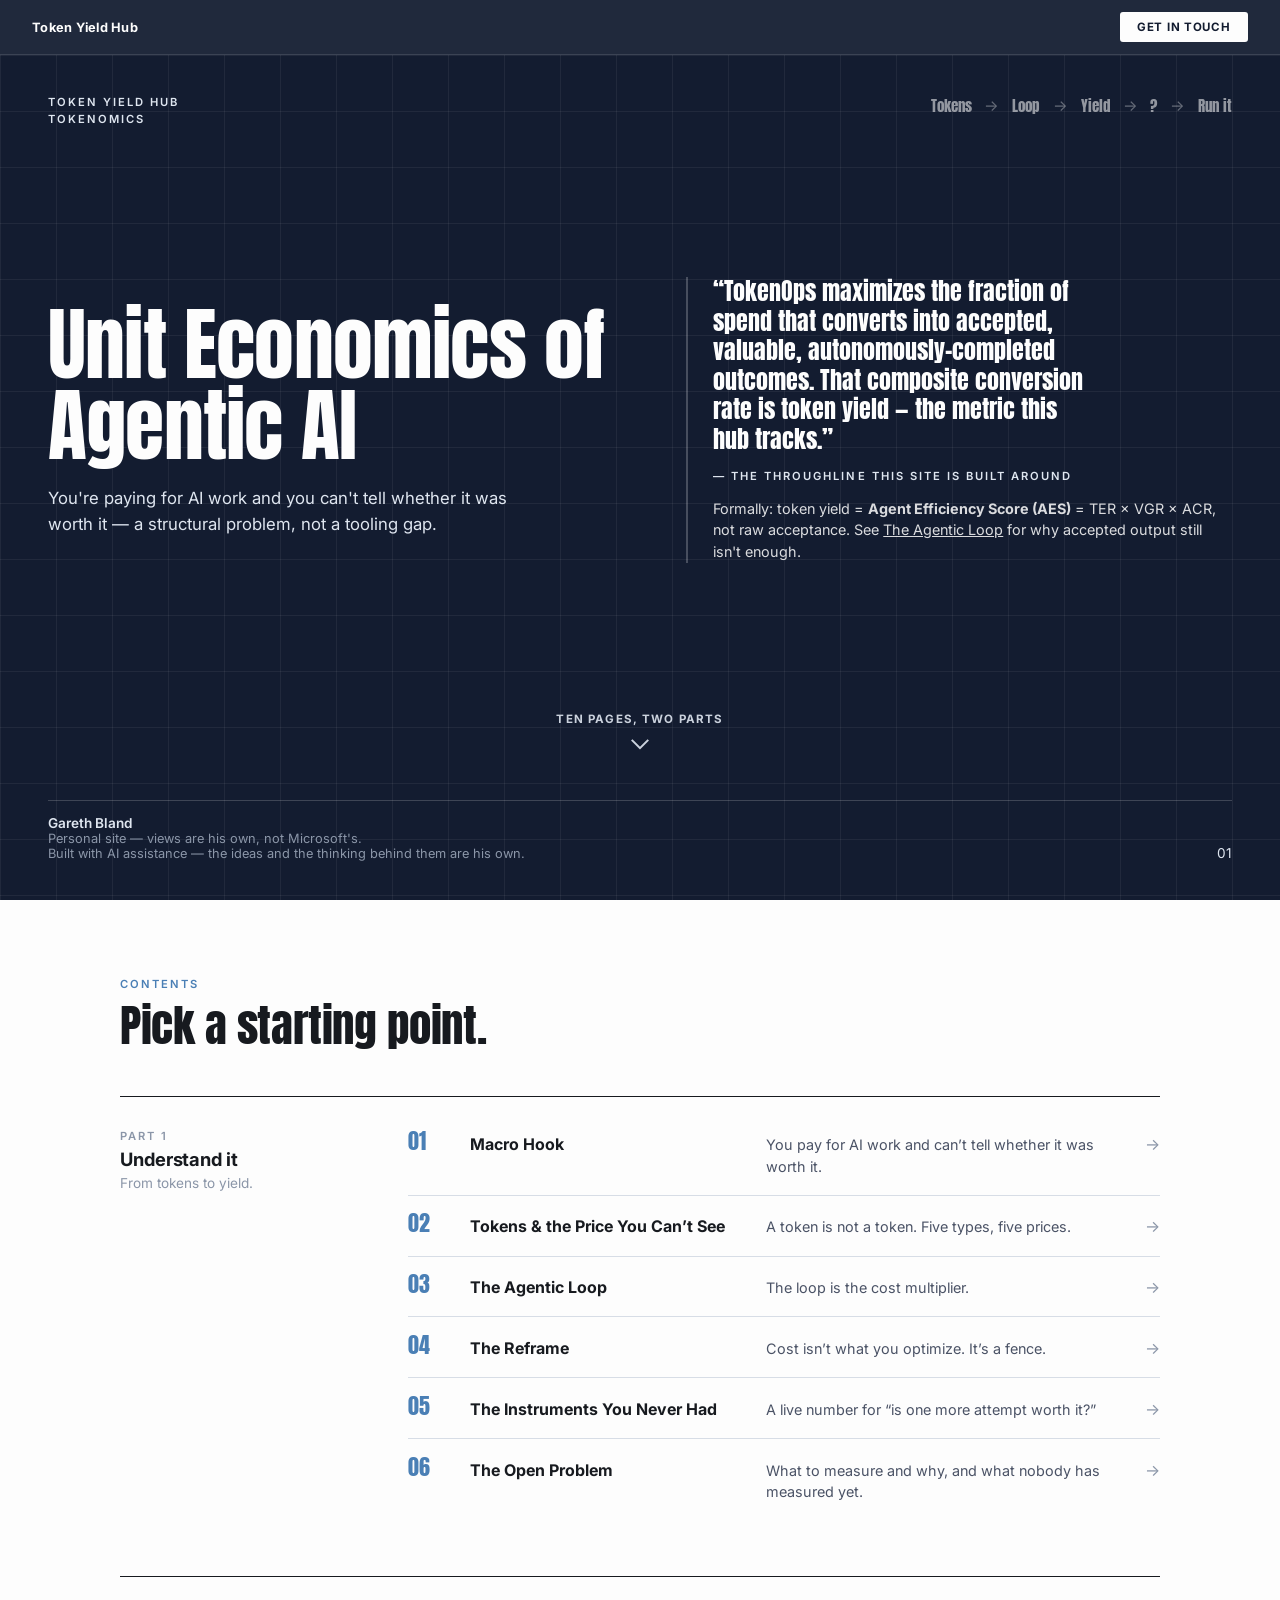
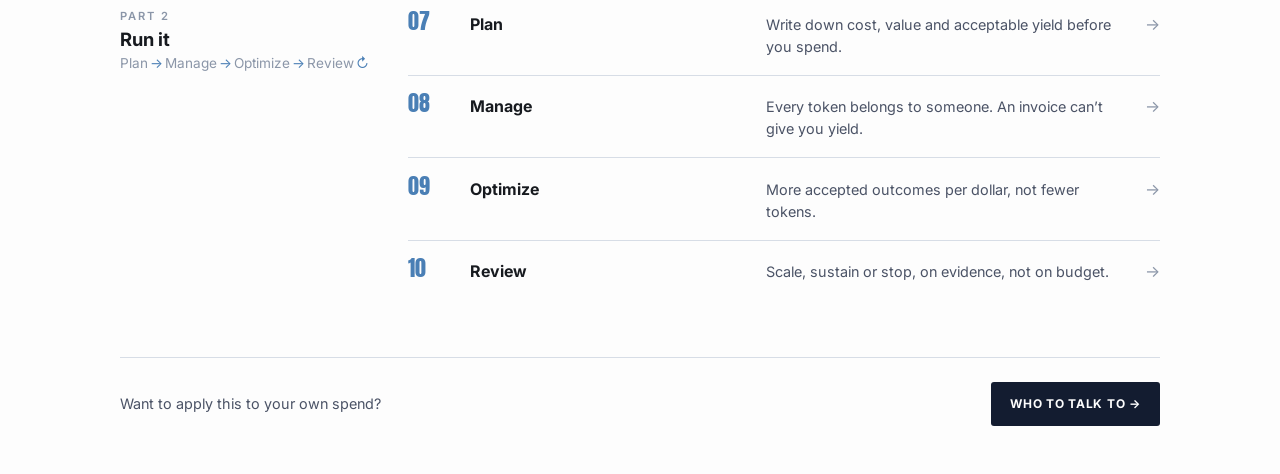
==== commit 2ce4e6aa: "Promote Part C: Plan, Manage, Optimize, Review pages, figures and simplified hub" ====
--- a/index.html
+++ b/index.html
@@ -9,29 +9,6 @@
 <link href="https://fonts.googleapis.com/css2?family=Anton&family=Inter:wght@400;500;600;700&display=swap" rel="stylesheet">
 <link rel="stylesheet" href="assets/slides.css">
 <style>
-  /* index.html-only: panels double as links here, so undo default anchor
-     styling and add a light hover cue. Scoped to this page, slides.css
-     itself is untouched. */
-  a.panel { display: block; text-decoration: none; color: inherit; transition: border-color .15s ease, background .15s ease; }
-  a.panel:hover { border-color: var(--accent-blue-deep); background: var(--tint-blue); }
-  /* Six panels is more content than the shared .slide-main's default
-     justify-content:center safely centers on a short/narrow viewport — with
-     center, overflow spills both up (into slide-top) and down evenly.
-     space-evenly keeps that same safety property (no risk of overlapping
-     slide-top: it only ever adds slack, never pushes content past its
-     natural bounds) while — unlike flex-start — actually using the slack on
-     taller viewports instead of dumping all of it below the second row.
-     Scoped to this page only. */
-  .slide--white .slide-main { justify-content: space-evenly; }
-  /* Narrow viewports: two stacked 3-panel grids are tall enough to clip
-     ~6px against the shared .slide's fixed height once .slide-top/.footer
-     chrome is subtracted. Tighten panel spacing slightly, only below
-     480px width, only on this page's panels — closes the clip without
-     touching the shared .panel/.panel-row rules other pages rely on. */
-  @media (max-width: 480px) {
-    .slide--white .panel-row { gap: 0.65rem; }
-    .slide--white .panel { padding: 0.7rem 0.85rem; }
-  }
   /* Hero: two-column layout splits lead copy (headline+hook) from the
      pull-quote instead of stacking four text blocks vertically. The old
      single-column stack needed .slide-main's overflow-y:auto scroll
@@ -84,30 +61,108 @@
       padding-top: clamp(1rem, 3vh, 1.5rem);
     }
   }
-  /* Home-page contact CTA — the site's core purpose (getting people in
-     touch) needs to be immediately visible here, not just a small text link
-     buried in a footer. Styled as a real button, present in both slides'
-     footers so it's visible without scrolling past the hero. */
-  .hero-cta {
-    display: inline-block;
-    font-size: 0.72rem;
+  /* Contents: an editorial table of contents in normal document flow.
+     Deliberately NOT a .slide: no min-height, no inner overflow container,
+     so the section is exactly as tall as its content at every width. */
+  .toc {
+    background: var(--white);
+    padding: clamp(2.5rem, 6vw, 5rem) clamp(1.25rem, 4vw, 3rem) clamp(2rem, 4vw, 3rem);
+  }
+  .toc { scroll-margin-top: var(--nav-h); }
+  .toc-inner { max-width: 1040px; margin: 0 auto; }
+  .toc-intro { margin-bottom: clamp(1.75rem, 4vw, 3rem); }
+  .toc-intro .eyebrow { color: var(--accent-blue-deep); margin-bottom: 0.75rem; }
+  .toc-intro h2 { font-size: clamp(1.9rem, 2.5vw + 1rem, 2.8rem); }
+  .toc-part {
+    border-top: 1px solid var(--ink);
+    padding-top: 1rem;
+    margin-bottom: clamp(2.25rem, 5vw, 3.5rem);
+  }
+  .toc-part-head { margin-bottom: 0.5rem; }
+  .toc-part-label { display: block; margin-bottom: 0.4rem; }
+  .toc-part-head h3 {
+    font-family: 'Inter', sans-serif;
+    font-weight: 700;
+    font-size: 1.15rem;
+    letter-spacing: -0.005em;
+  }
+  .toc-kicker {
+    margin: 0.35rem 0 0;
+    font-size: 0.85rem;
+    line-height: 1.45;
+    color: var(--gray);
+  }
+  .toc-kicker .sep { color: var(--accent-blue-deep); padding: 0 0.15em; }
+  .toc-list { list-style: none; margin: 0; padding: 0; }
+  .toc-list li + li { border-top: 1px solid var(--border); }
+  .toc-row {
+    display: grid;
+    grid-template-columns: 2.6rem minmax(0, 1fr) 1.25rem;
+    column-gap: 0.9rem;
+    align-items: baseline;
+    min-height: 44px;
+    padding: 1rem 0;
+    color: inherit;
+    text-decoration: none;
+  }
+  .toc-num {
+    font-family: 'Anton', sans-serif;
+    font-size: 1.35rem;
+    line-height: 1;
+    color: var(--accent-blue-deep);
+  }
+  .toc-text { display: flex; flex-direction: column; gap: 0.2rem; }
+  .toc-title { font-weight: 700; font-size: 1rem; line-height: 1.35; }
+  .toc-desc { font-size: 0.9rem; line-height: 1.5; color: #4b5366; }
+  .toc-arrow {
+    justify-self: end;
+    color: var(--gray);
+    transition: transform .15s ease, color .15s ease;
+  }
+  .toc-row:hover .toc-title,
+  .toc-row:focus-visible .toc-title { color: var(--accent-blue-deep); }
+  .toc-row:hover .toc-arrow,
+  .toc-row:focus-visible .toc-arrow { color: var(--accent-blue-deep); transform: translateX(3px); }
+  .toc-row:focus-visible { outline: 2px solid var(--accent-blue-deep); outline-offset: 2px; }
+  .toc-footer {
+    border-top: 1px solid var(--border);
+    padding-top: 1.5rem;
+    display: flex;
+    flex-wrap: wrap;
+    align-items: center;
+    justify-content: space-between;
+    gap: 1rem;
+  }
+  .toc-footer p { margin: 0; font-size: 0.9rem; color: #4b5366; }
+  .toc-cta {
+    display: inline-flex;
+    align-items: center;
+    min-height: 44px;
+    padding: 0 1.2rem;
+    border-radius: 3px;
+    background: var(--navy);
+    color: var(--white);
+    font-size: 0.75rem;
     font-weight: 700;
     letter-spacing: 0.06em;
     text-transform: uppercase;
     text-decoration: none;
-    padding: 0.55rem 1.1rem;
-    border-radius: 3px;
     white-space: nowrap;
     transition: opacity .15s ease;
   }
-  .hero-cta:hover { opacity: 0.82; }
-  .slide--navy .hero-cta {
-    background: var(--white);
-    color: var(--navy);
-  }
-  .hero-cta--dark {
-    background: var(--navy);
-    color: var(--white);
+  .toc-cta:hover { opacity: 0.85; }
+  /* Wide screens: part heading in a left column, rows on the right, and
+     title + description side by side so each row reads as one line. */
+  @media (min-width: 900px) {
+    .toc-part {
+      display: grid;
+      grid-template-columns: 15rem minmax(0, 1fr);
+      column-gap: 3rem;
+    }
+    .toc-part-head { margin-bottom: 0; padding-top: 1rem; }
+    .toc-list { border-top: 0; }
+    .toc-row { grid-template-columns: 3rem minmax(0, 1fr) 1.25rem; padding: 1.1rem 0; }
+    .toc-text { display: grid; grid-template-columns: minmax(0, 17rem) minmax(0, 1fr); column-gap: 1.5rem; align-items: baseline; }
   }
 </style>
 </head>
@@ -129,6 +184,8 @@
       <span class="roadmap-step">Yield</span>
       <span class="roadmap-arrow">&rarr;</span>
       <span class="roadmap-step">?</span>
+      <span class="roadmap-arrow">&rarr;</span>
+      <span class="roadmap-step">Run it</span>
     </div>
   </div>
 
@@ -147,7 +204,7 @@
   </div>
 
   <div class="scroll-cue" aria-hidden="true">
-    <span>Pick a starting point</span>
+    <span>Ten pages, two parts</span>
     <svg viewBox="0 0 16 16" fill="none" stroke="currentColor" stroke-width="1.5"><path d="M2 5l6 6 6-6"/></svg>
   </div>
 
@@ -161,60 +218,49 @@
   </div>
 </header>
 
-<div class="slide slide--white">
-  <div class="slide-top">
-    <div class="eyebrow">SIX SEGMENTS · SAME THROUGHLINE</div>
-    <h2>Pick a starting point.</h2>
-  </div>
-
-  <main class="slide-main">
-    <div class="panel-row panel-row--3">
-      <a class="panel" href="page-1-macro-hook.html">
-        <span class="cross tl"></span><span class="cross tr"></span>
-        <span class="cross bl"></span><span class="cross br"></span>
-        <h3>01 &middot; Macro Hook</h3>
-        <p>You're paying for AI work and you can't tell whether it was worth it.</p>
-      </a>
-      <a class="panel" href="page-2-tokens.html">
-        <span class="cross tl"></span><span class="cross tr"></span>
-        <span class="cross bl"></span><span class="cross br"></span>
-        <h3>02 &middot; Tokens &amp; the Price You Can't See</h3>
-        <p>A token is not a token. Five types, five prices.</p>
-      </a>
-      <a class="panel" href="page-3-agentic-loop.html">
-        <span class="cross tl"></span><span class="cross tr"></span>
-        <span class="cross bl"></span><span class="cross br"></span>
-        <h3>03 &middot; The Agentic Loop</h3>
-        <p>The loop is the cost multiplier.</p>
-      </a>
-    </div>
-    <div class="panel-row panel-row--3">
-      <a class="panel" href="page-4-reframe.html">
-        <span class="cross tl"></span><span class="cross tr"></span>
-        <span class="cross bl"></span><span class="cross br"></span>
-        <h3>04 &middot; The Reframe</h3>
-        <p>Cost isn't the thing you're optimizing — it's a fence.</p>
-      </a>
-      <a class="panel" href="page-5-instruments.html">
-        <span class="cross tl"></span><span class="cross tr"></span>
-        <span class="cross bl"></span><span class="cross br"></span>
-        <h3>05 &middot; The Instruments You Never Had</h3>
-        <p>There&rsquo;s a live number for &ldquo;is one more attempt worth it&rdquo; &mdash; most teams don&rsquo;t know it exists.</p>
-      </a>
-      <a class="panel" href="page-6-open-problem.html">
-        <span class="cross tl"></span><span class="cross tr"></span>
-        <span class="cross bl"></span><span class="cross br"></span>
-        <h3>06 &middot; The Open Problem</h3>
-        <p>I can tell you what to measure and why.</p>
-      </a>
-    </div>
-  </main>
-
-  <footer class="slide-footer">
-    <a class="hero-cta hero-cta--dark" href="contact.html">Who to talk to &rarr;</a>
-    <div>02</div>
-  </footer>
-</div>
+<main class="toc" aria-labelledby="toc-title">
+  <div class="toc-inner">
+    <div class="toc-intro">
+      <div class="eyebrow">Contents</div>
+      <h2 id="toc-title">Pick a starting point.</h2>
+    </div>
+
+    <section class="toc-part" aria-labelledby="part-understand">
+      <div class="toc-part-head">
+        <span class="eyebrow toc-part-label">Part 1</span>
+        <h3 id="part-understand">Understand it</h3>
+        <p class="toc-kicker">From tokens to yield.</p>
+      </div>
+      <ol class="toc-list">
+        <li><a class="toc-row" href="page-1-macro-hook.html"><span class="toc-num">01</span><span class="toc-text"><span class="toc-title">Macro Hook</span><span class="toc-desc">You pay for AI work and can&rsquo;t tell whether it was worth it.</span></span><span class="toc-arrow" aria-hidden="true">&rarr;</span></a></li>
+        <li><a class="toc-row" href="page-2-tokens.html"><span class="toc-num">02</span><span class="toc-text"><span class="toc-title">Tokens &amp; the Price You Can&rsquo;t See</span><span class="toc-desc">A token is not a token. Five types, five prices.</span></span><span class="toc-arrow" aria-hidden="true">&rarr;</span></a></li>
+        <li><a class="toc-row" href="page-3-agentic-loop.html"><span class="toc-num">03</span><span class="toc-text"><span class="toc-title">The Agentic Loop</span><span class="toc-desc">The loop is the cost multiplier.</span></span><span class="toc-arrow" aria-hidden="true">&rarr;</span></a></li>
+        <li><a class="toc-row" href="page-4-reframe.html"><span class="toc-num">04</span><span class="toc-text"><span class="toc-title">The Reframe</span><span class="toc-desc">Cost isn&rsquo;t what you optimize. It&rsquo;s a fence.</span></span><span class="toc-arrow" aria-hidden="true">&rarr;</span></a></li>
+        <li><a class="toc-row" href="page-5-instruments.html"><span class="toc-num">05</span><span class="toc-text"><span class="toc-title">The Instruments You Never Had</span><span class="toc-desc">A live number for &ldquo;is one more attempt worth it?&rdquo;</span></span><span class="toc-arrow" aria-hidden="true">&rarr;</span></a></li>
+        <li><a class="toc-row" href="page-6-open-problem.html"><span class="toc-num">06</span><span class="toc-text"><span class="toc-title">The Open Problem</span><span class="toc-desc">What to measure and why, and what nobody has measured yet.</span></span><span class="toc-arrow" aria-hidden="true">&rarr;</span></a></li>
+      </ol>
+    </section>
+
+    <section class="toc-part" aria-labelledby="part-run">
+      <div class="toc-part-head">
+        <span class="eyebrow toc-part-label">Part 2</span>
+        <h3 id="part-run">Run it</h3>
+        <p class="toc-kicker">Plan<span class="sep">&rarr;</span>Manage<span class="sep">&rarr;</span>Optimize<span class="sep">&rarr;</span>Review<span class="sep">&#8635;</span></p>
+      </div>
+      <ol class="toc-list">
+        <li><a class="toc-row" href="page-7-plan.html"><span class="toc-num">07</span><span class="toc-text"><span class="toc-title">Plan</span><span class="toc-desc">Write down cost, value and acceptable yield before you spend.</span></span><span class="toc-arrow" aria-hidden="true">&rarr;</span></a></li>
+        <li><a class="toc-row" href="page-8-manage.html"><span class="toc-num">08</span><span class="toc-text"><span class="toc-title">Manage</span><span class="toc-desc">Every token belongs to someone. An invoice can&rsquo;t give you yield.</span></span><span class="toc-arrow" aria-hidden="true">&rarr;</span></a></li>
+        <li><a class="toc-row" href="page-9-optimize.html"><span class="toc-num">09</span><span class="toc-text"><span class="toc-title">Optimize</span><span class="toc-desc">More accepted outcomes per dollar, not fewer tokens.</span></span><span class="toc-arrow" aria-hidden="true">&rarr;</span></a></li>
+        <li><a class="toc-row" href="page-10-review.html"><span class="toc-num">10</span><span class="toc-text"><span class="toc-title">Review</span><span class="toc-desc">Scale, sustain or stop, on evidence, not on budget.</span></span><span class="toc-arrow" aria-hidden="true">&rarr;</span></a></li>
+      </ol>
+    </section>
+
+    <footer class="toc-footer">
+      <p>Want to apply this to your own spend?</p>
+      <a class="toc-cta" href="contact.html">Who to talk to &rarr;</a>
+    </footer>
+  </div>
+</main>
 
 </body>
 </html>
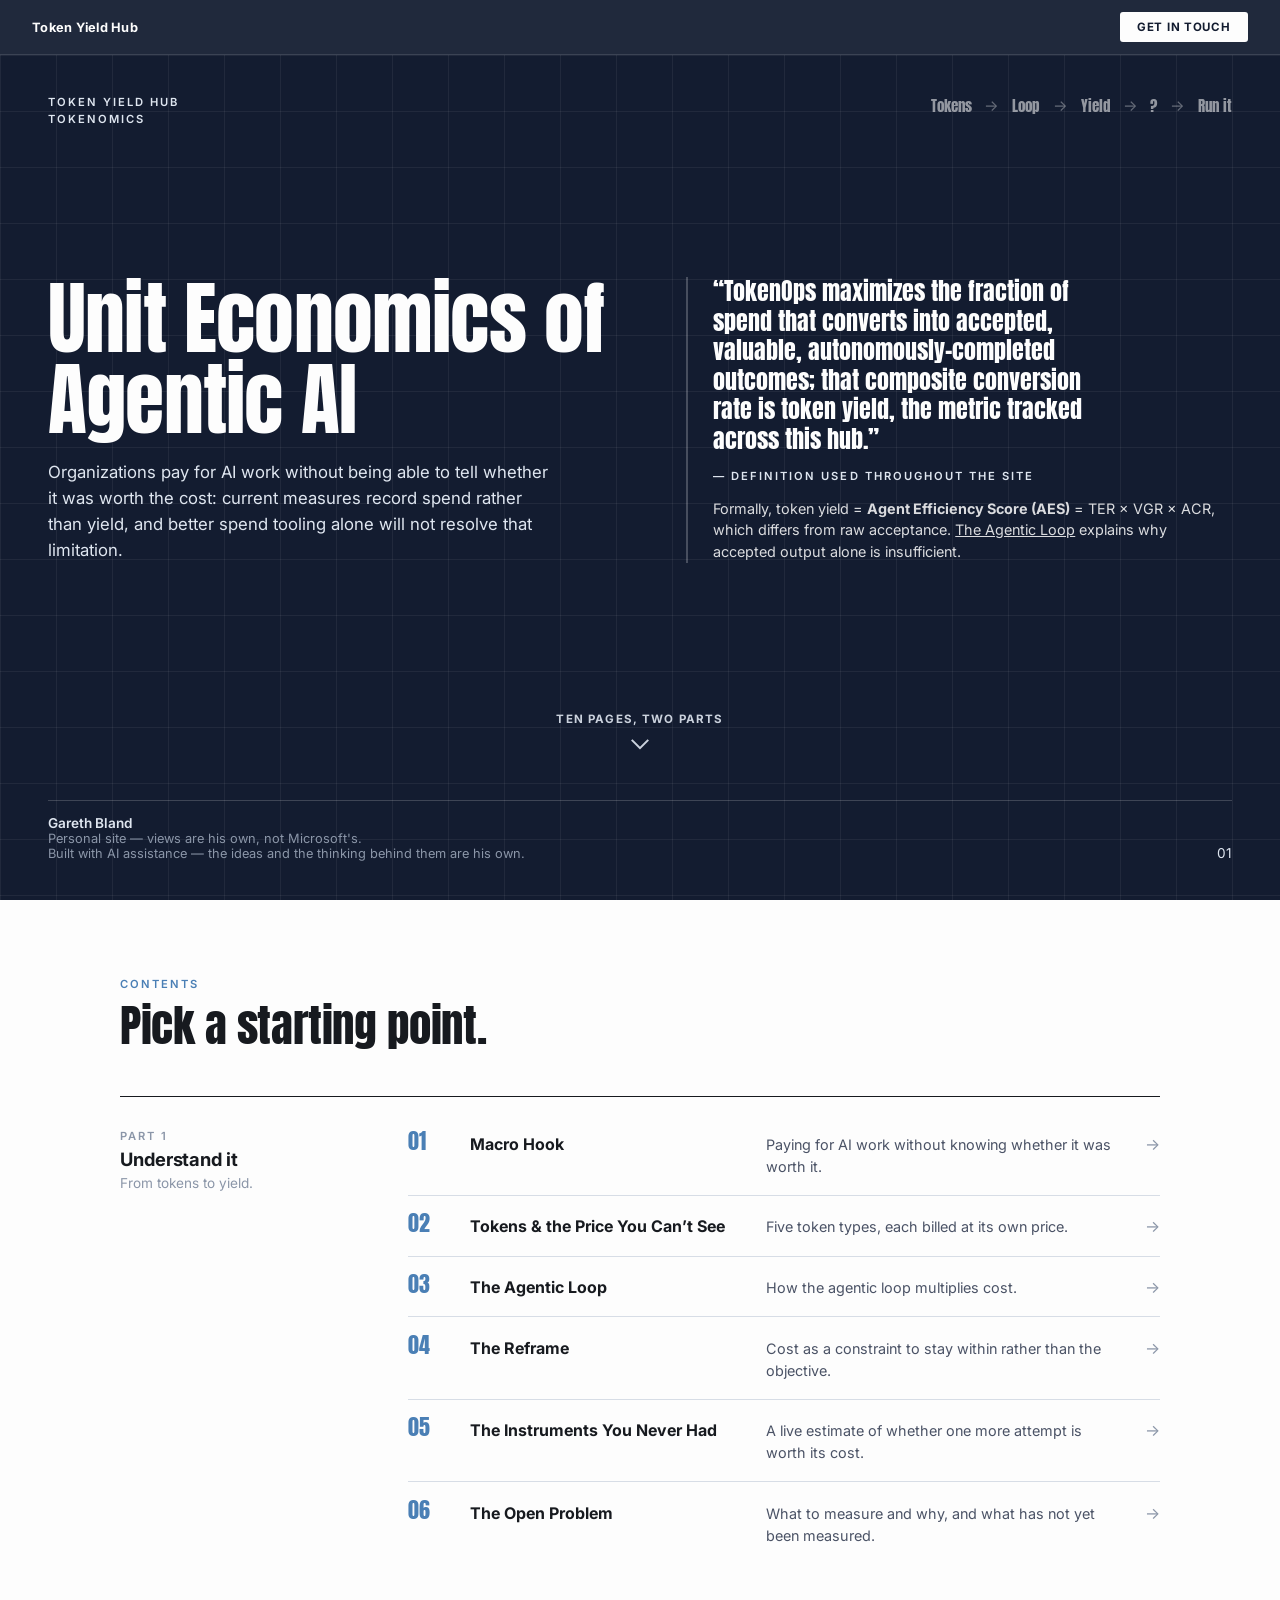
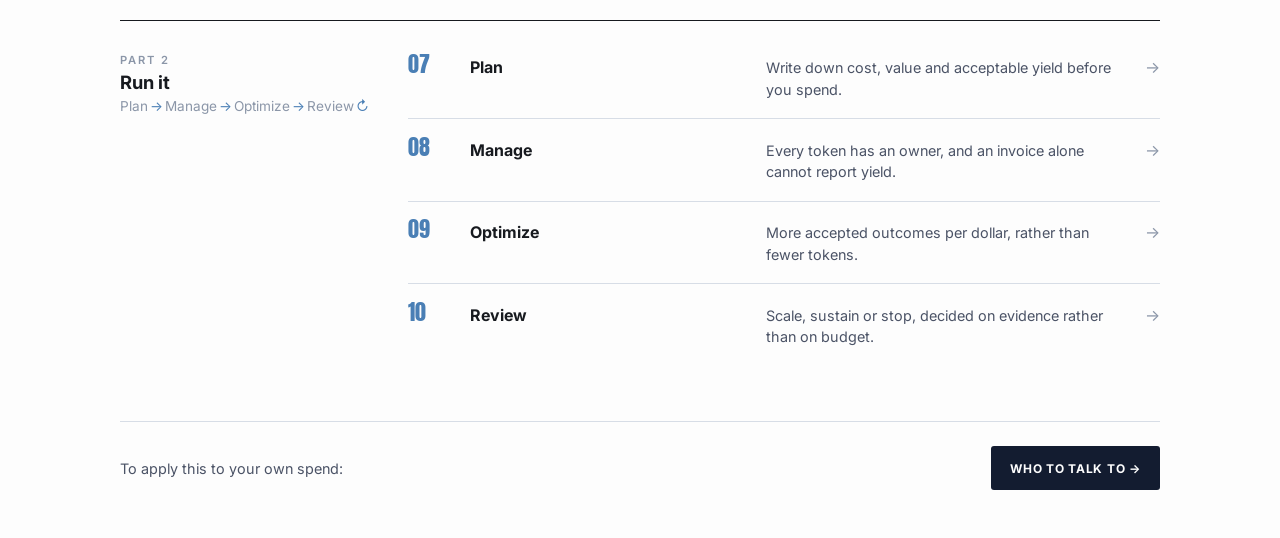
==== commit 487fc5c5: "Editorial pass: plain technical register across all pages" ====
--- a/index.html
+++ b/index.html
@@ -192,14 +192,14 @@
   <div class="slide-main hero-grid">
     <div class="hero-lead">
       <h1>Unit Economics of Agentic AI</h1>
-      <p class="subhead">You're paying for AI work and you can't tell whether it was worth it — a structural problem, not a tooling gap.</p>
+      <p class="subhead">Organizations pay for AI work without being able to tell whether it was worth the cost: current measures record spend rather than yield, and better spend tooling alone will not resolve that limitation.</p>
     </div>
     <div class="hero-quote">
       <blockquote class="claim">
-        &ldquo;TokenOps maximizes the fraction of spend that converts into accepted, valuable, autonomously-completed outcomes. That composite conversion rate is token yield &mdash; the metric this hub tracks.&rdquo;
+        &ldquo;TokenOps maximizes the fraction of spend that converts into accepted, valuable, autonomously-completed outcomes; that composite conversion rate is token yield, the metric tracked across this hub.&rdquo;
       </blockquote>
-      <div class="eyebrow">— THE THROUGHLINE THIS SITE IS BUILT AROUND</div>
-      <p class="hero-formal">Formally: token yield = <strong>Agent Efficiency Score (AES)</strong> = TER &times; VGR &times; ACR, not raw acceptance. See <a href="page-3-agentic-loop.html">The Agentic Loop</a> for why accepted output still isn't enough.</p>
+      <div class="eyebrow">— DEFINITION USED THROUGHOUT THE SITE</div>
+      <p class="hero-formal">Formally, token yield = <strong>Agent Efficiency Score (AES)</strong> = TER &times; VGR &times; ACR, which differs from raw acceptance. <a href="page-3-agentic-loop.html">The Agentic Loop</a> explains why accepted output alone is insufficient.</p>
     </div>
   </div>
 
@@ -232,12 +232,12 @@
         <p class="toc-kicker">From tokens to yield.</p>
       </div>
       <ol class="toc-list">
-        <li><a class="toc-row" href="page-1-macro-hook.html"><span class="toc-num">01</span><span class="toc-text"><span class="toc-title">Macro Hook</span><span class="toc-desc">You pay for AI work and can&rsquo;t tell whether it was worth it.</span></span><span class="toc-arrow" aria-hidden="true">&rarr;</span></a></li>
-        <li><a class="toc-row" href="page-2-tokens.html"><span class="toc-num">02</span><span class="toc-text"><span class="toc-title">Tokens &amp; the Price You Can&rsquo;t See</span><span class="toc-desc">A token is not a token. Five types, five prices.</span></span><span class="toc-arrow" aria-hidden="true">&rarr;</span></a></li>
-        <li><a class="toc-row" href="page-3-agentic-loop.html"><span class="toc-num">03</span><span class="toc-text"><span class="toc-title">The Agentic Loop</span><span class="toc-desc">The loop is the cost multiplier.</span></span><span class="toc-arrow" aria-hidden="true">&rarr;</span></a></li>
-        <li><a class="toc-row" href="page-4-reframe.html"><span class="toc-num">04</span><span class="toc-text"><span class="toc-title">The Reframe</span><span class="toc-desc">Cost isn&rsquo;t what you optimize. It&rsquo;s a fence.</span></span><span class="toc-arrow" aria-hidden="true">&rarr;</span></a></li>
-        <li><a class="toc-row" href="page-5-instruments.html"><span class="toc-num">05</span><span class="toc-text"><span class="toc-title">The Instruments You Never Had</span><span class="toc-desc">A live number for &ldquo;is one more attempt worth it?&rdquo;</span></span><span class="toc-arrow" aria-hidden="true">&rarr;</span></a></li>
-        <li><a class="toc-row" href="page-6-open-problem.html"><span class="toc-num">06</span><span class="toc-text"><span class="toc-title">The Open Problem</span><span class="toc-desc">What to measure and why, and what nobody has measured yet.</span></span><span class="toc-arrow" aria-hidden="true">&rarr;</span></a></li>
+        <li><a class="toc-row" href="page-1-macro-hook.html"><span class="toc-num">01</span><span class="toc-text"><span class="toc-title">Macro Hook</span><span class="toc-desc">Paying for AI work without knowing whether it was worth it.</span></span><span class="toc-arrow" aria-hidden="true">&rarr;</span></a></li>
+        <li><a class="toc-row" href="page-2-tokens.html"><span class="toc-num">02</span><span class="toc-text"><span class="toc-title">Tokens &amp; the Price You Can&rsquo;t See</span><span class="toc-desc">Five token types, each billed at its own price.</span></span><span class="toc-arrow" aria-hidden="true">&rarr;</span></a></li>
+        <li><a class="toc-row" href="page-3-agentic-loop.html"><span class="toc-num">03</span><span class="toc-text"><span class="toc-title">The Agentic Loop</span><span class="toc-desc">How the agentic loop multiplies cost.</span></span><span class="toc-arrow" aria-hidden="true">&rarr;</span></a></li>
+        <li><a class="toc-row" href="page-4-reframe.html"><span class="toc-num">04</span><span class="toc-text"><span class="toc-title">The Reframe</span><span class="toc-desc">Cost as a constraint to stay within rather than the objective.</span></span><span class="toc-arrow" aria-hidden="true">&rarr;</span></a></li>
+        <li><a class="toc-row" href="page-5-instruments.html"><span class="toc-num">05</span><span class="toc-text"><span class="toc-title">The Instruments You Never Had</span><span class="toc-desc">A live estimate of whether one more attempt is worth its cost.</span></span><span class="toc-arrow" aria-hidden="true">&rarr;</span></a></li>
+        <li><a class="toc-row" href="page-6-open-problem.html"><span class="toc-num">06</span><span class="toc-text"><span class="toc-title">The Open Problem</span><span class="toc-desc">What to measure and why, and what has not yet been measured.</span></span><span class="toc-arrow" aria-hidden="true">&rarr;</span></a></li>
       </ol>
     </section>
 
@@ -249,14 +249,14 @@
       </div>
       <ol class="toc-list">
         <li><a class="toc-row" href="page-7-plan.html"><span class="toc-num">07</span><span class="toc-text"><span class="toc-title">Plan</span><span class="toc-desc">Write down cost, value and acceptable yield before you spend.</span></span><span class="toc-arrow" aria-hidden="true">&rarr;</span></a></li>
-        <li><a class="toc-row" href="page-8-manage.html"><span class="toc-num">08</span><span class="toc-text"><span class="toc-title">Manage</span><span class="toc-desc">Every token belongs to someone. An invoice can&rsquo;t give you yield.</span></span><span class="toc-arrow" aria-hidden="true">&rarr;</span></a></li>
-        <li><a class="toc-row" href="page-9-optimize.html"><span class="toc-num">09</span><span class="toc-text"><span class="toc-title">Optimize</span><span class="toc-desc">More accepted outcomes per dollar, not fewer tokens.</span></span><span class="toc-arrow" aria-hidden="true">&rarr;</span></a></li>
-        <li><a class="toc-row" href="page-10-review.html"><span class="toc-num">10</span><span class="toc-text"><span class="toc-title">Review</span><span class="toc-desc">Scale, sustain or stop, on evidence, not on budget.</span></span><span class="toc-arrow" aria-hidden="true">&rarr;</span></a></li>
+        <li><a class="toc-row" href="page-8-manage.html"><span class="toc-num">08</span><span class="toc-text"><span class="toc-title">Manage</span><span class="toc-desc">Every token has an owner, and an invoice alone cannot report yield.</span></span><span class="toc-arrow" aria-hidden="true">&rarr;</span></a></li>
+        <li><a class="toc-row" href="page-9-optimize.html"><span class="toc-num">09</span><span class="toc-text"><span class="toc-title">Optimize</span><span class="toc-desc">More accepted outcomes per dollar, rather than fewer tokens.</span></span><span class="toc-arrow" aria-hidden="true">&rarr;</span></a></li>
+        <li><a class="toc-row" href="page-10-review.html"><span class="toc-num">10</span><span class="toc-text"><span class="toc-title">Review</span><span class="toc-desc">Scale, sustain or stop, decided on evidence rather than on budget.</span></span><span class="toc-arrow" aria-hidden="true">&rarr;</span></a></li>
       </ol>
     </section>
 
     <footer class="toc-footer">
-      <p>Want to apply this to your own spend?</p>
+      <p>To apply this to your own spend:</p>
       <a class="toc-cta" href="contact.html">Who to talk to &rarr;</a>
     </footer>
   </div>
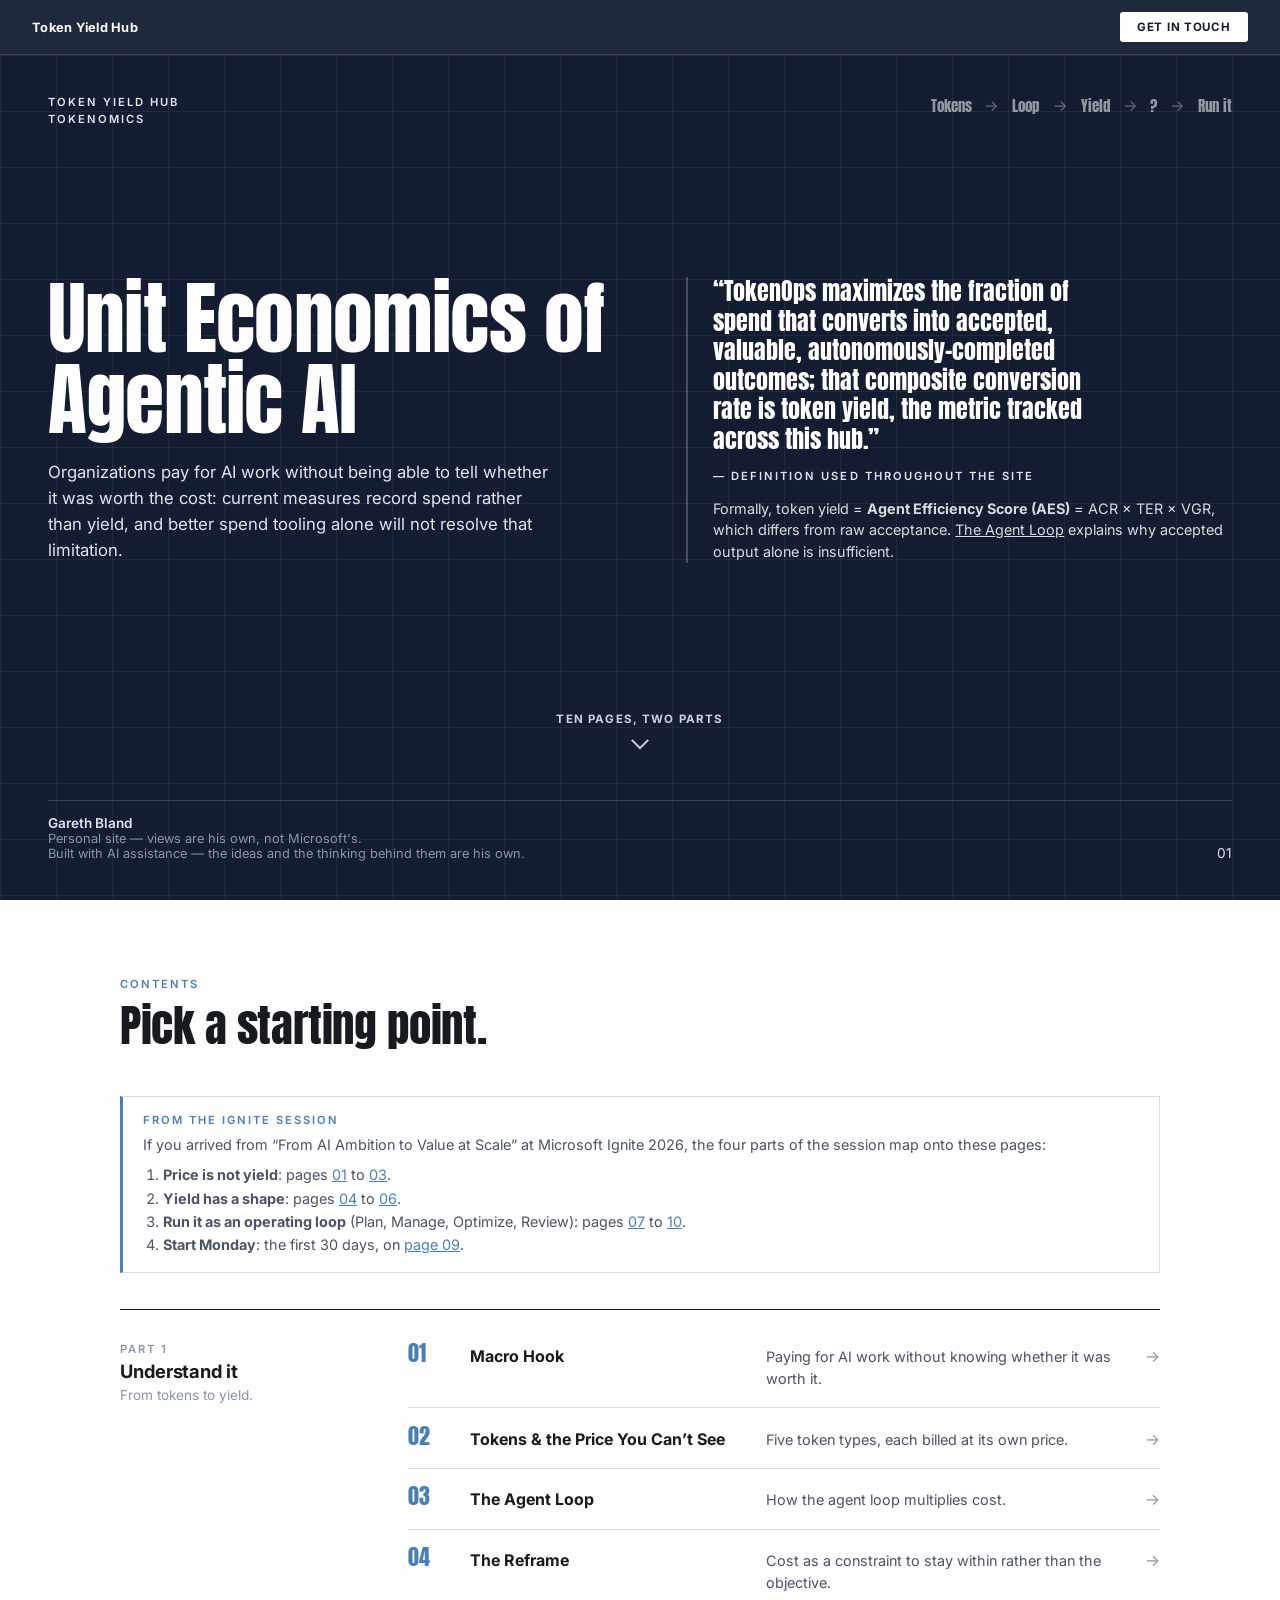
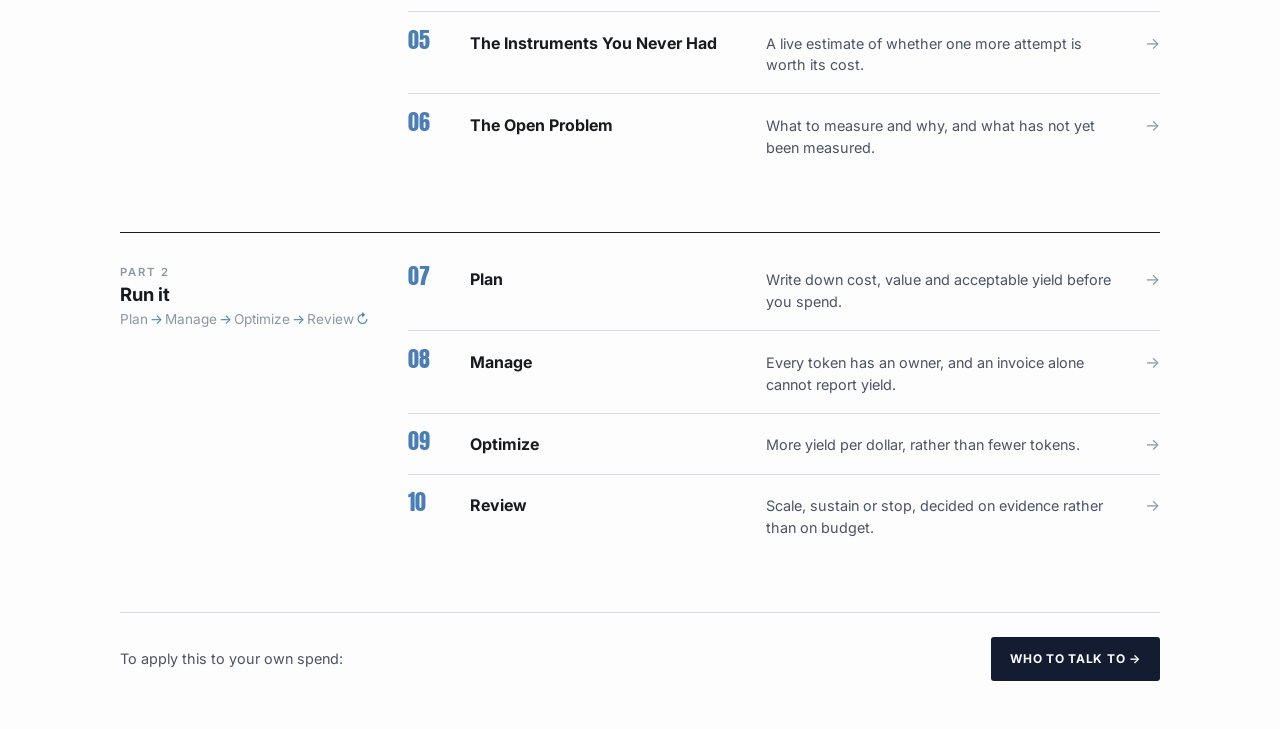
==== commit 30fdc907: "Align landing site with Act 2 deck: agent/operating loop names, session map, cost row on baseline ca" ====
--- a/index.html
+++ b/index.html
@@ -73,6 +73,11 @@
   .toc-intro { margin-bottom: clamp(1.75rem, 4vw, 3rem); }
   .toc-intro .eyebrow { color: var(--accent-blue-deep); margin-bottom: 0.75rem; }
   .toc-intro h2 { font-size: clamp(1.9rem, 2.5vw + 1rem, 2.8rem); }
+  .session-map { margin: 0 0 clamp(1.5rem, 3vw, 2.25rem); padding: 1rem 1.25rem; border: 1px solid var(--border); border-left: 3px solid var(--accent-blue-deep); background: #fff; }
+  .session-map .eyebrow { color: var(--accent-blue-deep); margin-bottom: 0.4rem; }
+  .session-map p { margin: 0 0 0.5rem; font-size: 0.9rem; line-height: 1.5; color: #4b5366; }
+  .session-map ol { margin: 0; padding-left: 1.25rem; font-size: 0.9rem; line-height: 1.6; color: #4b5366; }
+  .session-map a { color: var(--accent-blue-deep); }
   .toc-part {
     border-top: 1px solid var(--ink);
     padding-top: 1rem;
@@ -154,7 +159,12 @@
   /* Wide screens: part heading in a left column, rows on the right, and
      title + description side by side so each row reads as one line. */
   @media (min-width: 900px) {
-    .toc-part {
+    .session-map { margin: 0 0 clamp(1.5rem, 3vw, 2.25rem); padding: 1rem 1.25rem; border: 1px solid var(--border); border-left: 3px solid var(--accent-blue-deep); background: #fff; }
+  .session-map .eyebrow { color: var(--accent-blue-deep); margin-bottom: 0.4rem; }
+  .session-map p { margin: 0 0 0.5rem; font-size: 0.9rem; line-height: 1.5; color: #4b5366; }
+  .session-map ol { margin: 0; padding-left: 1.25rem; font-size: 0.9rem; line-height: 1.6; color: #4b5366; }
+  .session-map a { color: var(--accent-blue-deep); }
+  .toc-part {
       display: grid;
       grid-template-columns: 15rem minmax(0, 1fr);
       column-gap: 3rem;
@@ -199,7 +209,7 @@
         &ldquo;TokenOps maximizes the fraction of spend that converts into accepted, valuable, autonomously-completed outcomes; that composite conversion rate is token yield, the metric tracked across this hub.&rdquo;
       </blockquote>
       <div class="eyebrow">— DEFINITION USED THROUGHOUT THE SITE</div>
-      <p class="hero-formal">Formally, token yield = <strong>Agent Efficiency Score (AES)</strong> = TER &times; VGR &times; ACR, which differs from raw acceptance. <a href="page-3-agentic-loop.html">The Agentic Loop</a> explains why accepted output alone is insufficient.</p>
+      <p class="hero-formal">Formally, token yield = <strong>Agent Efficiency Score (AES)</strong> = ACR &times; TER &times; VGR, which differs from raw acceptance. <a href="page-3-agentic-loop.html">The Agent Loop</a> explains why accepted output alone is insufficient.</p>
     </div>
   </div>
 
@@ -224,6 +234,17 @@
       <div class="eyebrow">Contents</div>
       <h2 id="toc-title">Pick a starting point.</h2>
     </div>
+
+    <aside class="session-map" aria-labelledby="session-map-title">
+      <div class="eyebrow" id="session-map-title">From the Ignite session</div>
+      <p>If you arrived from &ldquo;From AI Ambition to Value at Scale&rdquo; at Microsoft Ignite 2026, the four parts of the session map onto these pages:</p>
+      <ol>
+        <li><strong>Price is not yield</strong>: pages <a href="page-1-macro-hook.html">01</a> to <a href="page-3-agentic-loop.html">03</a>.</li>
+        <li><strong>Yield has a shape</strong>: pages <a href="page-4-reframe.html">04</a> to <a href="page-6-open-problem.html">06</a>.</li>
+        <li><strong>Run it as an operating loop</strong> (Plan, Manage, Optimize, Review): pages <a href="page-7-plan.html">07</a> to <a href="page-10-review.html">10</a>.</li>
+        <li><strong>Start Monday</strong>: the first 30 days, on <a href="page-9-optimize.html">page 09</a>.</li>
+      </ol>
+    </aside>
 
     <section class="toc-part" aria-labelledby="part-understand">
       <div class="toc-part-head">
@@ -234,7 +255,7 @@
       <ol class="toc-list">
         <li><a class="toc-row" href="page-1-macro-hook.html"><span class="toc-num">01</span><span class="toc-text"><span class="toc-title">Macro Hook</span><span class="toc-desc">Paying for AI work without knowing whether it was worth it.</span></span><span class="toc-arrow" aria-hidden="true">&rarr;</span></a></li>
         <li><a class="toc-row" href="page-2-tokens.html"><span class="toc-num">02</span><span class="toc-text"><span class="toc-title">Tokens &amp; the Price You Can&rsquo;t See</span><span class="toc-desc">Five token types, each billed at its own price.</span></span><span class="toc-arrow" aria-hidden="true">&rarr;</span></a></li>
-        <li><a class="toc-row" href="page-3-agentic-loop.html"><span class="toc-num">03</span><span class="toc-text"><span class="toc-title">The Agentic Loop</span><span class="toc-desc">How the agentic loop multiplies cost.</span></span><span class="toc-arrow" aria-hidden="true">&rarr;</span></a></li>
+        <li><a class="toc-row" href="page-3-agentic-loop.html"><span class="toc-num">03</span><span class="toc-text"><span class="toc-title">The Agent Loop</span><span class="toc-desc">How the agent loop multiplies cost.</span></span><span class="toc-arrow" aria-hidden="true">&rarr;</span></a></li>
         <li><a class="toc-row" href="page-4-reframe.html"><span class="toc-num">04</span><span class="toc-text"><span class="toc-title">The Reframe</span><span class="toc-desc">Cost as a constraint to stay within rather than the objective.</span></span><span class="toc-arrow" aria-hidden="true">&rarr;</span></a></li>
         <li><a class="toc-row" href="page-5-instruments.html"><span class="toc-num">05</span><span class="toc-text"><span class="toc-title">The Instruments You Never Had</span><span class="toc-desc">A live estimate of whether one more attempt is worth its cost.</span></span><span class="toc-arrow" aria-hidden="true">&rarr;</span></a></li>
         <li><a class="toc-row" href="page-6-open-problem.html"><span class="toc-num">06</span><span class="toc-text"><span class="toc-title">The Open Problem</span><span class="toc-desc">What to measure and why, and what has not yet been measured.</span></span><span class="toc-arrow" aria-hidden="true">&rarr;</span></a></li>
@@ -250,7 +271,7 @@
       <ol class="toc-list">
         <li><a class="toc-row" href="page-7-plan.html"><span class="toc-num">07</span><span class="toc-text"><span class="toc-title">Plan</span><span class="toc-desc">Write down cost, value and acceptable yield before you spend.</span></span><span class="toc-arrow" aria-hidden="true">&rarr;</span></a></li>
         <li><a class="toc-row" href="page-8-manage.html"><span class="toc-num">08</span><span class="toc-text"><span class="toc-title">Manage</span><span class="toc-desc">Every token has an owner, and an invoice alone cannot report yield.</span></span><span class="toc-arrow" aria-hidden="true">&rarr;</span></a></li>
-        <li><a class="toc-row" href="page-9-optimize.html"><span class="toc-num">09</span><span class="toc-text"><span class="toc-title">Optimize</span><span class="toc-desc">More accepted outcomes per dollar, rather than fewer tokens.</span></span><span class="toc-arrow" aria-hidden="true">&rarr;</span></a></li>
+        <li><a class="toc-row" href="page-9-optimize.html"><span class="toc-num">09</span><span class="toc-text"><span class="toc-title">Optimize</span><span class="toc-desc">More yield per dollar, rather than fewer tokens.</span></span><span class="toc-arrow" aria-hidden="true">&rarr;</span></a></li>
         <li><a class="toc-row" href="page-10-review.html"><span class="toc-num">10</span><span class="toc-text"><span class="toc-title">Review</span><span class="toc-desc">Scale, sustain or stop, decided on evidence rather than on budget.</span></span><span class="toc-arrow" aria-hidden="true">&rarr;</span></a></li>
       </ol>
     </section>
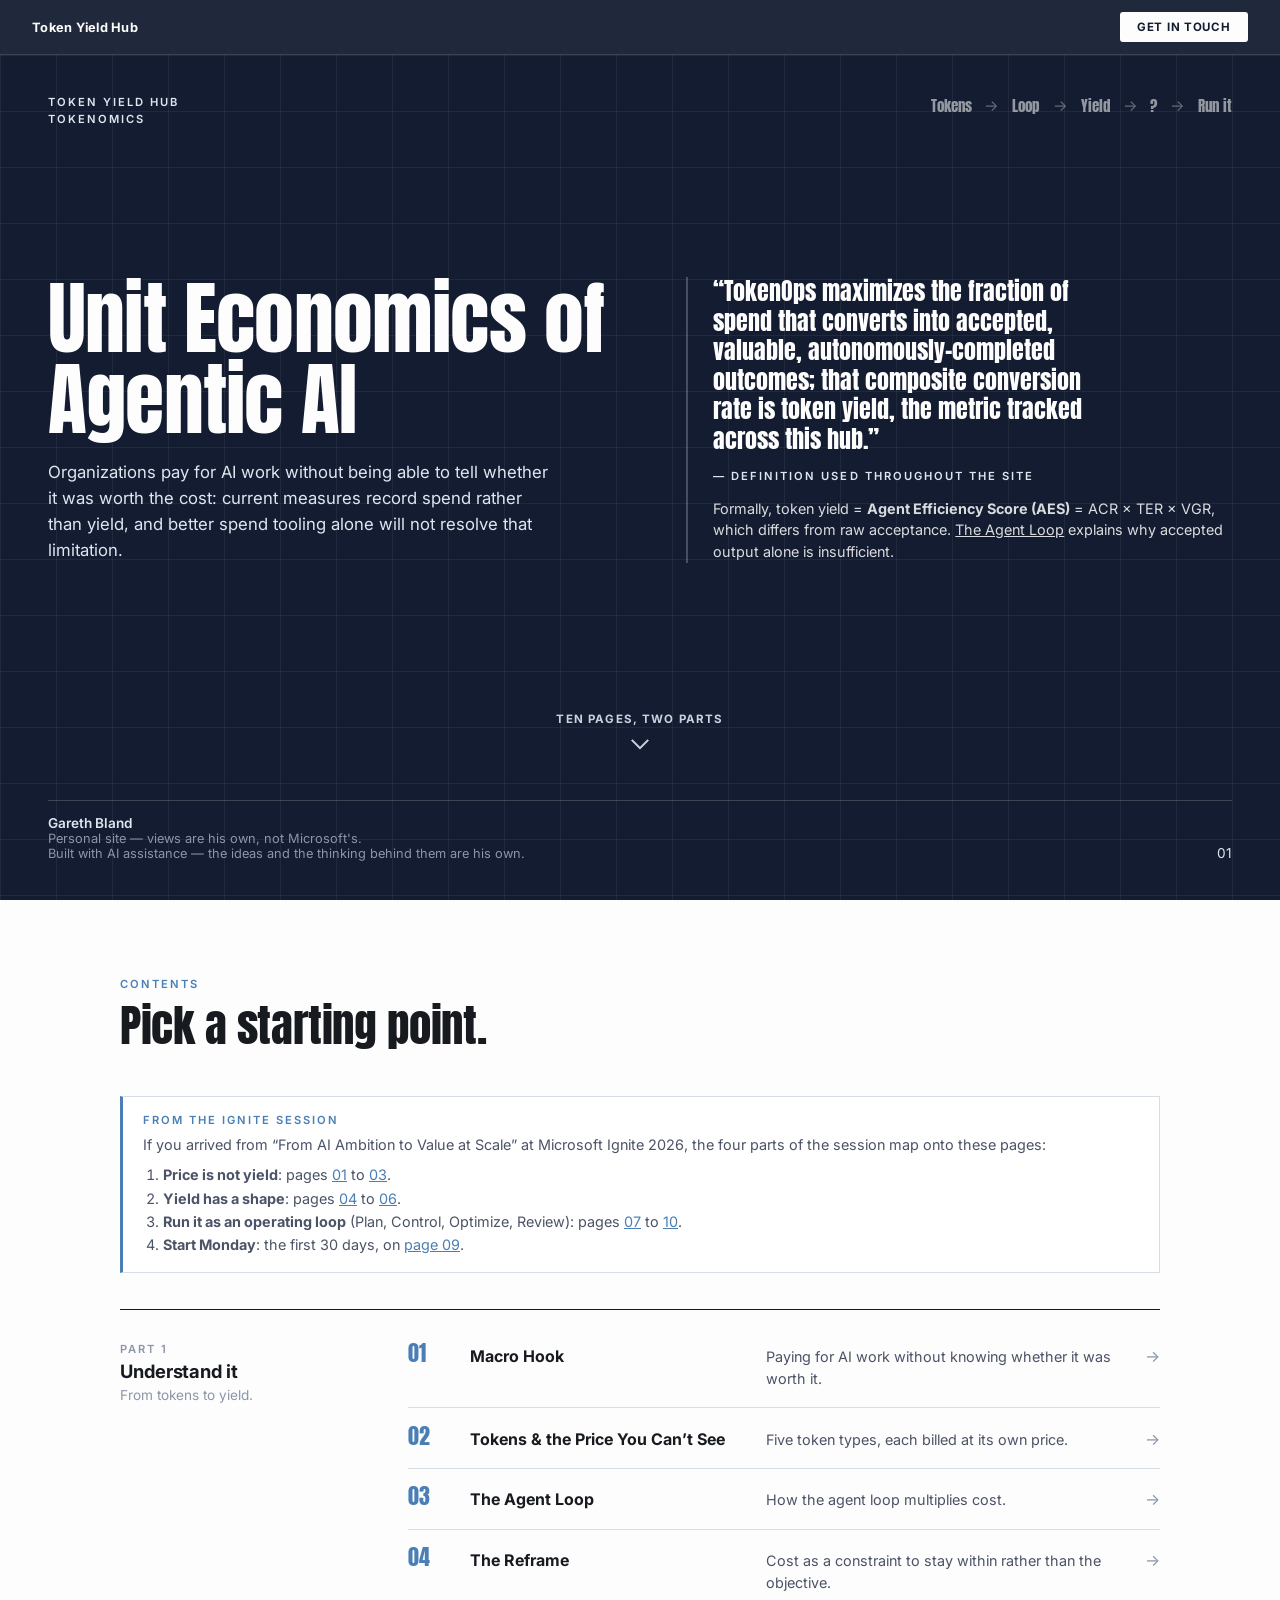
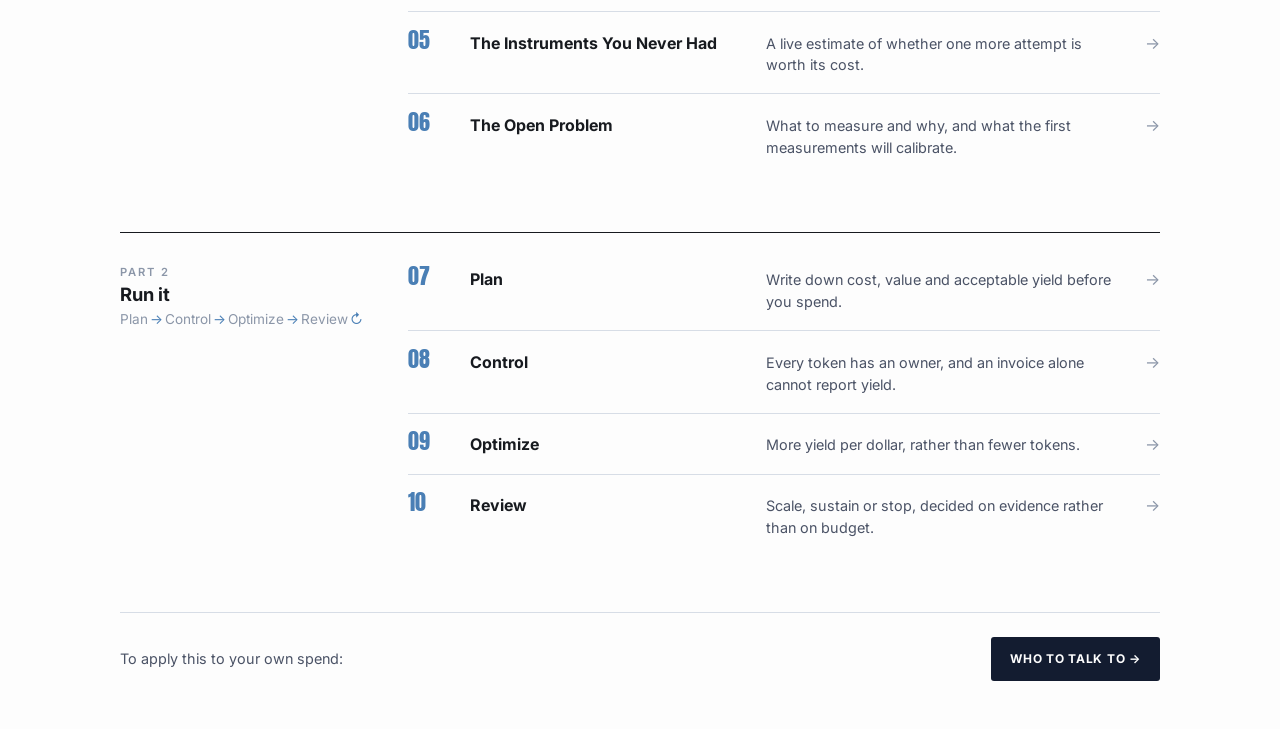
==== commit b29dde74: "Initial commit Co-authored-by: Copilot <223556219+Copilot@users.noreply.github.com> Copilot-Session:" ====
--- a/index.html
+++ b/index.html
@@ -241,7 +241,7 @@
       <ol>
         <li><strong>Price is not yield</strong>: pages <a href="page-1-macro-hook.html">01</a> to <a href="page-3-agentic-loop.html">03</a>.</li>
         <li><strong>Yield has a shape</strong>: pages <a href="page-4-reframe.html">04</a> to <a href="page-6-open-problem.html">06</a>.</li>
-        <li><strong>Run it as an operating loop</strong> (Plan, Manage, Optimize, Review): pages <a href="page-7-plan.html">07</a> to <a href="page-10-review.html">10</a>.</li>
+        <li><strong>Run it as an operating loop</strong> (Plan, Control, Optimize, Review): pages <a href="page-7-plan.html">07</a> to <a href="page-10-review.html">10</a>.</li>
         <li><strong>Start Monday</strong>: the first 30 days, on <a href="page-9-optimize.html">page 09</a>.</li>
       </ol>
     </aside>
@@ -258,7 +258,7 @@
         <li><a class="toc-row" href="page-3-agentic-loop.html"><span class="toc-num">03</span><span class="toc-text"><span class="toc-title">The Agent Loop</span><span class="toc-desc">How the agent loop multiplies cost.</span></span><span class="toc-arrow" aria-hidden="true">&rarr;</span></a></li>
         <li><a class="toc-row" href="page-4-reframe.html"><span class="toc-num">04</span><span class="toc-text"><span class="toc-title">The Reframe</span><span class="toc-desc">Cost as a constraint to stay within rather than the objective.</span></span><span class="toc-arrow" aria-hidden="true">&rarr;</span></a></li>
         <li><a class="toc-row" href="page-5-instruments.html"><span class="toc-num">05</span><span class="toc-text"><span class="toc-title">The Instruments You Never Had</span><span class="toc-desc">A live estimate of whether one more attempt is worth its cost.</span></span><span class="toc-arrow" aria-hidden="true">&rarr;</span></a></li>
-        <li><a class="toc-row" href="page-6-open-problem.html"><span class="toc-num">06</span><span class="toc-text"><span class="toc-title">The Open Problem</span><span class="toc-desc">What to measure and why, and what has not yet been measured.</span></span><span class="toc-arrow" aria-hidden="true">&rarr;</span></a></li>
+        <li><a class="toc-row" href="page-6-open-problem.html"><span class="toc-num">06</span><span class="toc-text"><span class="toc-title">The Open Problem</span><span class="toc-desc">What to measure and why, and what the first measurements will calibrate.</span></span><span class="toc-arrow" aria-hidden="true">&rarr;</span></a></li>
       </ol>
     </section>
 
@@ -266,11 +266,11 @@
       <div class="toc-part-head">
         <span class="eyebrow toc-part-label">Part 2</span>
         <h3 id="part-run">Run it</h3>
-        <p class="toc-kicker">Plan<span class="sep">&rarr;</span>Manage<span class="sep">&rarr;</span>Optimize<span class="sep">&rarr;</span>Review<span class="sep">&#8635;</span></p>
+        <p class="toc-kicker">Plan<span class="sep">&rarr;</span>Control<span class="sep">&rarr;</span>Optimize<span class="sep">&rarr;</span>Review<span class="sep">&#8635;</span></p>
       </div>
       <ol class="toc-list">
         <li><a class="toc-row" href="page-7-plan.html"><span class="toc-num">07</span><span class="toc-text"><span class="toc-title">Plan</span><span class="toc-desc">Write down cost, value and acceptable yield before you spend.</span></span><span class="toc-arrow" aria-hidden="true">&rarr;</span></a></li>
-        <li><a class="toc-row" href="page-8-manage.html"><span class="toc-num">08</span><span class="toc-text"><span class="toc-title">Manage</span><span class="toc-desc">Every token has an owner, and an invoice alone cannot report yield.</span></span><span class="toc-arrow" aria-hidden="true">&rarr;</span></a></li>
+        <li><a class="toc-row" href="page-8-manage.html"><span class="toc-num">08</span><span class="toc-text"><span class="toc-title">Control</span><span class="toc-desc">Every token has an owner, and an invoice alone cannot report yield.</span></span><span class="toc-arrow" aria-hidden="true">&rarr;</span></a></li>
         <li><a class="toc-row" href="page-9-optimize.html"><span class="toc-num">09</span><span class="toc-text"><span class="toc-title">Optimize</span><span class="toc-desc">More yield per dollar, rather than fewer tokens.</span></span><span class="toc-arrow" aria-hidden="true">&rarr;</span></a></li>
         <li><a class="toc-row" href="page-10-review.html"><span class="toc-num">10</span><span class="toc-text"><span class="toc-title">Review</span><span class="toc-desc">Scale, sustain or stop, decided on evidence rather than on budget.</span></span><span class="toc-arrow" aria-hidden="true">&rarr;</span></a></li>
       </ol>
